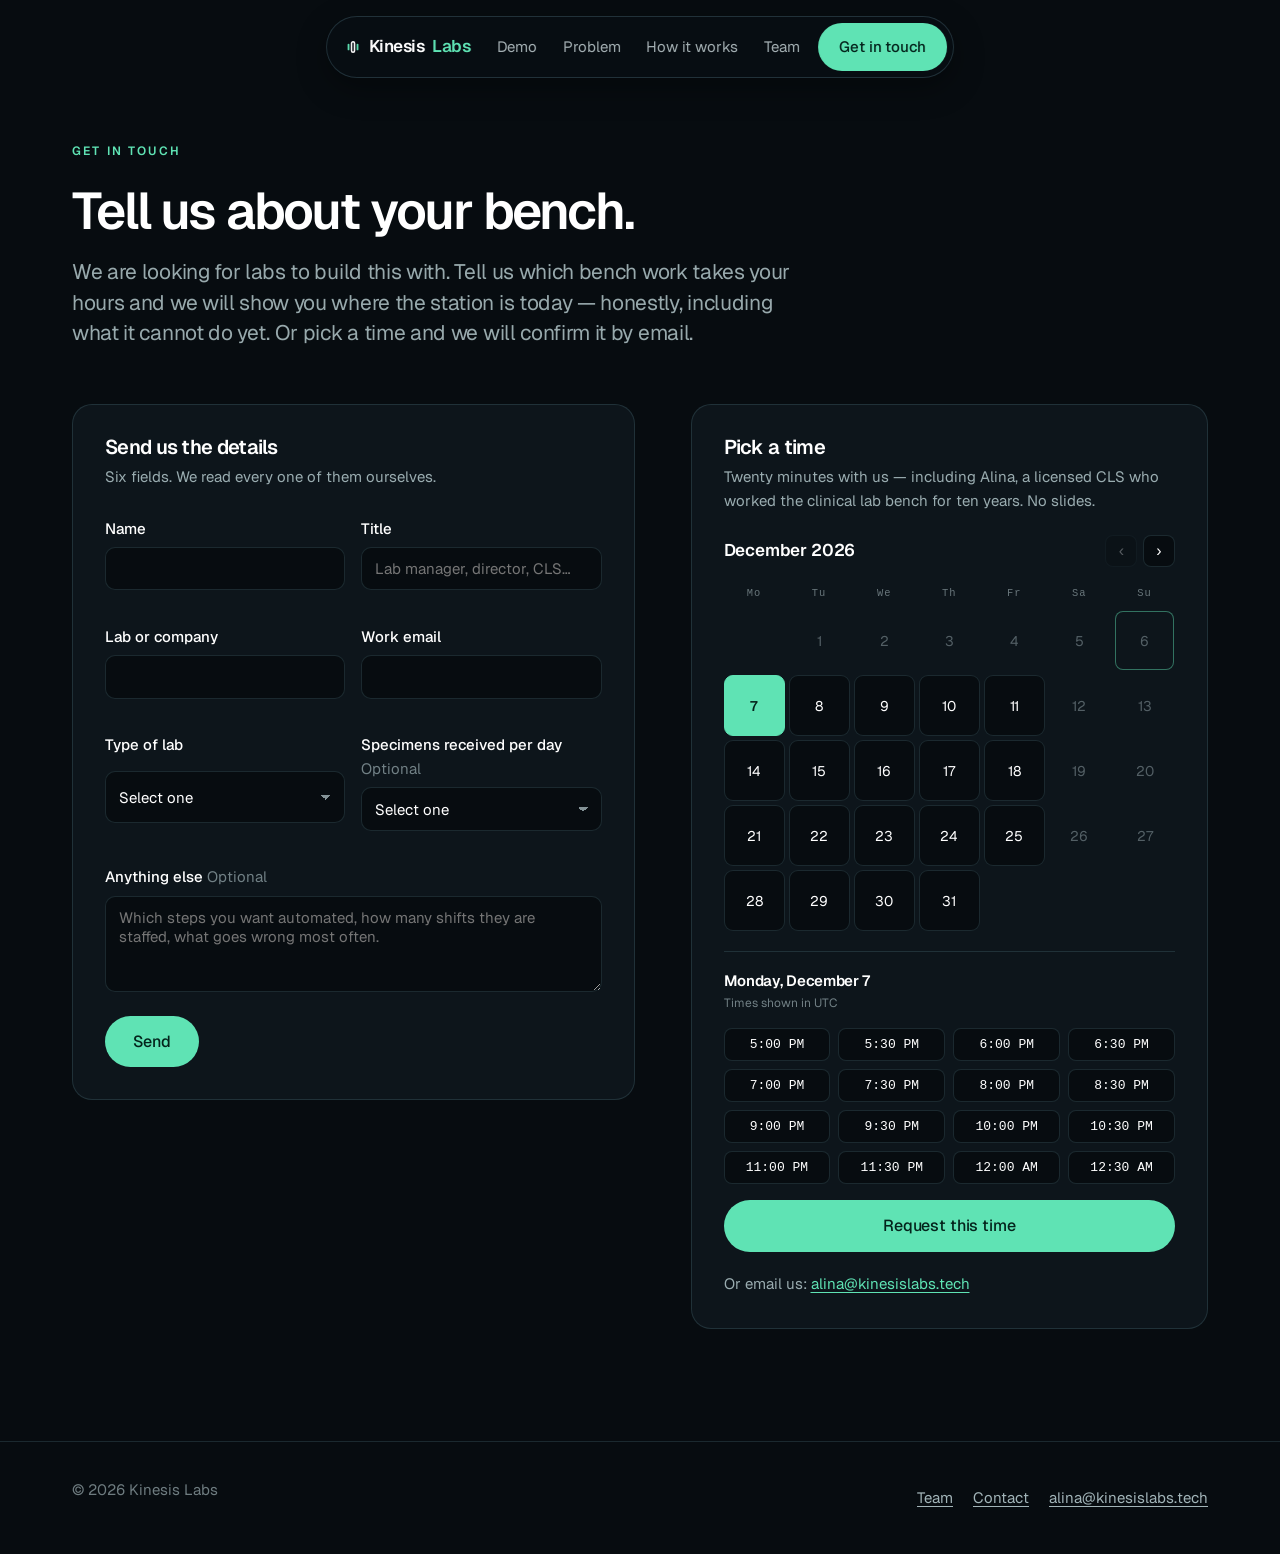
==== contact.html @ 705a6ddc "No scroll pinning on phones: the bench animation plays itself On a phone the How it works stage no l" ====
<!doctype html>
<html lang="en">
<head>
<meta charset="utf-8">
<meta name="viewport" content="width=device-width, initial-scale=1">
<title>Contact — Kinesis Labs</title>
<meta name="description" content="Tell Kinesis Labs about your lab bench, or pick a time to talk it through with Alina, a licensed clinical laboratory scientist.">
<link rel="preconnect" href="https://fonts.googleapis.com">
<link rel="preconnect" href="https://fonts.gstatic.com" crossorigin>
<link rel="icon" href="assets/favicon.svg" type="image/svg+xml">
<link rel="canonical" href="https://kinesislabs.tech/contact.html">
<meta name="robots" content="index,follow,max-image-preview:large">
<meta name="theme-color" content="#070C10">
<meta property="og:type" content="website">
<meta property="og:site_name" content="Kinesis Labs">
<meta property="og:locale" content="en_US">
<meta property="og:url" content="https://kinesislabs.tech/contact.html">
<meta property="og:title" content="Contact — Kinesis Labs">
<meta property="og:description" content="Tell Kinesis Labs about your lab bench, or pick a time to talk it through with Alina, a licensed clinical laboratory scientist.">
<meta property="og:image" content="https://kinesislabs.tech/assets/og-image.png">
<meta property="og:image:width" content="1200">
<meta property="og:image:height" content="630">
<meta property="og:image:alt" content="Kinesis Labs — most clinical lab errors happen before the analyzer">
<meta name="twitter:card" content="summary_large_image">
<meta name="twitter:title" content="Contact — Kinesis Labs">
<meta name="twitter:description" content="Tell Kinesis Labs about your lab bench, or pick a time to talk it through with Alina, a licensed clinical laboratory scientist.">
<meta name="twitter:image" content="https://kinesislabs.tech/assets/og-image.png">
<link rel="apple-touch-icon" href="assets/icon-512.png">
<link rel="stylesheet" href="https://fonts.googleapis.com/css2?family=Geist:wght@400;500;600;700&family=Inter:wght@400;500;600&display=swap">
<link rel="stylesheet" href="assets/site.css?v=53">
<script type="application/ld+json">
{
  "@context": "https://schema.org",
  "@type": "ContactPage",
  "url": "https://kinesislabs.tech/contact.html",
  "name": "Contact \u2014 Kinesis Labs",
  "isPartOf": {
    "@id": "https://kinesislabs.tech/#website"
  },
  "about": {
    "@id": "https://kinesislabs.tech/#organization"
  }
}
</script>
</head>
<body>
<a class="skip" href="#main">Skip to main content</a>

<nav class="nav" aria-label="Main navigation">
  <a class="mark" href="index.html">
    <svg class="glyph" viewBox="0 0 16 16" aria-hidden="true"><rect x="6.5" y="2.8" width="3" height="10.4" rx="1.5" fill="none" stroke="currentColor" stroke-width="1.5"/><path d="M3.5 5.6v4.8M12.5 5.6v4.8" stroke="#5FE3B4" stroke-width="1.8" stroke-linecap="round"/></svg>
    <b>Kinesis</b><span>Labs</span>
  </a>
  <span class="nav-links">
    <a href="index.html#demo">Demo</a>
    <a href="index.html#problem">Problem</a>
    <a href="index.html#station">How it works</a>
    <a href="team.html">Team</a>
  </span>
  <a class="btn btn--mint" href="#form">Get in touch</a>
</nav>

<main id="main" class="dark" style="min-height:100vh">
  <div class="wrap page-head">
    <p class="label">Get in touch</p>
    <h1 style="font-size:var(--t-h2);max-width:20ch">Tell us about your bench.</h1>
    <p class="lead">We are looking for labs to build this with. Tell us which bench work takes your hours and we will show you where the station is today &mdash; honestly, including what it cannot do yet. Or pick a time and we will confirm it by email.</p>
  </div>

  <div class="wrap contact-grid">
    <!-- form -->
    <section class="panel" id="form" aria-labelledby="form-h">
      <h2 id="form-h">Send us the details</h2>
      <p class="sub">Six fields. We read every one of them ourselves.</p>

      <form id="contact-form" novalidate>
        <div class="fields">
          <div class="f">
            <label for="c-name">Name</label>
            <input type="text" id="c-name" name="name" autocomplete="name" required aria-describedby="e-name">
            <p class="err" id="e-name"></p>
          </div>
          <div class="f">
            <label for="c-title">Title</label>
            <input type="text" id="c-title" name="title" autocomplete="organization-title" placeholder="Lab manager, director, CLS&hellip;" required aria-describedby="e-title">
            <p class="err" id="e-title"></p>
          </div>
          <div class="f">
            <label for="c-org">Lab or company</label>
            <input type="text" id="c-org" name="organization" autocomplete="organization" required aria-describedby="e-org">
            <p class="err" id="e-org"></p>
          </div>
          <div class="f">
            <label for="c-email">Work email</label>
            <input type="email" id="c-email" name="email" autocomplete="email" required aria-describedby="e-email">
            <p class="err" id="e-email"></p>
          </div>
          <div class="f">
            <label for="c-type">Type of lab</label>
            <select id="c-type" name="lab_type" required aria-describedby="e-type">
              <option value="">Select one</option>
              <option>Clinical</option>
              <option>Research</option>
              <option>Pharma</option>
              <option>Other</option>
            </select>
            <p class="err" id="e-type"></p>
          </div>
          <div class="f">
            <label for="c-vol">Specimens received per day <span class="hint">Optional</span></label>
            <select id="c-vol" name="samples_per_day" aria-describedby="e-vol">
              <option value="">Select one</option>
              <option>Under 100</option>
              <option>100 to 500</option>
              <option>500 to 1,000</option>
              <option>1,000 to 2,500</option>
              <option>Over 2,500</option>
              <option>Not sure</option>
            </select>
            <p class="err" id="e-vol"></p>
          </div>
          <div class="f f--full">
            <label for="c-msg">Anything else <span class="hint">Optional</span></label>
            <textarea id="c-msg" name="message" placeholder="Which steps you want automated, how many shifts they are staffed, what goes wrong most often."></textarea>
          </div>
        </div>

        <input type="hidden" name="preferred_time" id="c-time">
        <div class="hp" aria-hidden="true">
          <label for="c-fax">Leave this field empty</label>
          <input type="text" id="c-fax" name="_gotcha" tabindex="-1" autocomplete="off">
        </div>

        <div class="form-foot">
          <button class="btn btn--mint btn--lg" type="submit" id="c-submit">Send</button>
          <p class="form-status" id="c-status" data-state="" role="status"></p>
        </div>
      </form>
    </section>

    <!-- calendar -->
    <section class="panel" aria-labelledby="cal-h">
      <h2 id="cal-h">Pick a time</h2>
      <p class="sub">Twenty minutes with us &mdash; including Alina, a licensed CLS who worked the clinical lab bench for ten years. No slides.</p>

      <div id="calendly-embed" hidden></div>

      <div id="cal-native">
        <div class="cal-top">
          <span class="cal-month" id="cal-month"></span>
          <span class="cal-nav">
            <button type="button" id="cal-prev" aria-label="Previous month">&#8249;</button>
            <button type="button" id="cal-next" aria-label="Next month">&#8250;</button>
          </span>
        </div>
        <div class="cal-dow" aria-hidden="true">
          <span>Mo</span><span>Tu</span><span>We</span><span>Th</span><span>Fr</span><span>Sa</span><span>Su</span>
        </div>
        <div class="cal-grid" id="cal-grid" role="group" aria-label="Choose a day"></div>

        <div class="slots">
          <h3 id="slots-h">Select a day</h3>
          <p class="tz" id="slots-tz"></p>
          <div class="slot-grid" id="slot-grid"></div>
        </div>

        <div class="picked" id="picked" hidden></div>
        <button class="btn btn--mint btn--lg" type="button" id="cal-submit" style="width:100%;margin-top:1rem">Request this time</button>
        <p class="form-status" id="cal-status" data-state="" role="status" style="margin-top:.75rem"></p>
      </div>

      <p class="sub" style="margin:1.25rem 0 0">Or email us: <a href="mailto:alina@kinesislabs.tech" style="color:var(--mint)">alina@kinesislabs.tech</a></p>
    </section>
  </div>
</main>

<footer class="foot">
  <div class="wrap">
    <p>&copy; 2026 Kinesis Labs</p>
    <p class="foot-links"><a href="team.html">Team</a><a href="contact.html">Contact</a><a href="mailto:alina@kinesislabs.tech">alina@kinesislabs.tech</a></p>
  </div>
</footer>

<script src="assets/contact.js?v=4"></script>
</body>
</html>
---- assets/site.css ----
:root{
  --ink:#070C10;
  --panel:#0D151B;
  --panel-2:#132029;
  --paper:#F4F6F4;
  --paper-2:#E9EEEA;
  --text:#0A1216;
  --muted:#54666E;
  --mint:#5FE3B4;
  --mint-deep:#0E6E55;
  --amber:#FF9455;
  --sky:#7FC5EE;

  --line:rgba(10,18,22,.12);
  --line-d:rgba(150,215,235,.14);
  --muted-d:rgba(214,236,240,.70);

  --font:"Geist","Inter",-apple-system,BlinkMacSystemFont,"Segoe UI",Helvetica,Arial,sans-serif;
  --mono:ui-monospace,SFMono-Regular,"SF Mono",Menlo,Consolas,monospace;

  --t-xs:0.75rem;
  --t-sm:0.9375rem;
  --t-base:clamp(1rem,0.97rem + 0.16vw,1.0625rem);
  --t-lead:clamp(1.125rem,1.03rem + 0.45vw,1.3125rem);
  --t-h3:clamp(1.125rem,1.06rem + 0.3vw,1.25rem);
  --t-h2:clamp(1.9rem,1.3rem + 2.4vw,3.25rem);
  --t-h1:clamp(2.5rem,1.5rem + 4.4vw,5rem);

  --pad:clamp(4rem,3rem + 5vw,8rem);
  --container:76rem;
  --r:20px;
  --r-sm:12px;
  --pill:999px;
  --dur:220ms;
  --ease:cubic-bezier(.2,.7,.3,1);
}

*,*::before,*::after{box-sizing:border-box}
html{-webkit-text-size-adjust:100%;scroll-behavior:smooth}
body{margin:0;background:var(--ink);color:var(--text);font-family:var(--font);font-size:var(--t-base);line-height:1.6;-webkit-font-smoothing:antialiased}
h1,h2,h3{margin:0;font-weight:600;letter-spacing:-.035em;line-height:1.04}
h1{font-size:var(--t-h1)}
h2{font-size:var(--t-h2)}
h3{font-size:var(--t-h3);letter-spacing:-.02em;line-height:1.25}
p{margin:0 0 1.1em}
p:last-child{margin-bottom:0}
a{color:inherit;text-underline-offset:3px}
img,svg{display:block;max-width:100%}
ul,ol{margin:0;padding:0;list-style:none}
:focus-visible{outline:3px solid var(--mint);outline-offset:3px;border-radius:6px}

.skip{position:absolute;left:-9999px;background:var(--ink);color:#fff;padding:.8rem 1rem;z-index:200;border-radius:var(--pill)}
.skip:focus{left:1rem;top:1rem}

.wrap{width:100%;max-width:var(--container);margin-inline:auto;padding-inline:clamp(1.25rem,4vw,2.5rem)}
.sec{padding-block:var(--pad);background:var(--paper)}
.lead{font-size:var(--t-lead);line-height:1.45;letter-spacing:-.015em;color:var(--muted)}
.label{display:inline-block;font-size:var(--t-xs);font-weight:600;letter-spacing:.18em;text-transform:uppercase;color:var(--mint-deep);margin:0 0 1.4rem}
.head{max-width:56rem;margin-bottom:clamp(2.25rem,1.8rem + 2.4vw,4rem)}
.head .lead{margin-top:1.4rem;max-width:46rem}
.dark{background:transparent;color:var(--muted-d)}
.dark h1,.dark h2,.dark h3{color:#fff}
.dark .label{color:var(--mint)}
.dark .lead{color:var(--muted-d)}


/* Nav */
.nav{
  position:fixed;top:1rem;left:50%;transform:translateX(-50%);z-index:100;
  display:flex;align-items:center;gap:.35rem;
  padding:.35rem .35rem .35rem 1.1rem;border-radius:var(--pill);
  background:rgba(9,15,20,.72);border:1px solid rgba(150,215,235,.18);
  backdrop-filter:blur(14px);-webkit-backdrop-filter:blur(14px);
  box-shadow:0 10px 30px rgba(0,0,0,.35);max-width:calc(100% - 2rem);
}
.nav .mark{display:flex;align-items:center;gap:.5rem;font-weight:600;letter-spacing:-.03em;font-size:1.0625rem;color:#fff;text-decoration:none;white-space:nowrap;padding-right:.6rem}
.nav .mark b{font-weight:600}
.nav .mark span{color:var(--mint)}
.nav .glyph{width:16px;height:16px;flex:none}
.nav-links{display:flex;align-items:center;gap:.1rem}
.nav-links a{font-size:var(--t-sm);text-decoration:none;color:rgba(226,240,243,.72);white-space:nowrap;padding:.5rem .75rem;border-radius:var(--pill);transition:background-color var(--dur) var(--ease),color var(--dur) var(--ease)}
.nav-links a:hover{background:rgba(255,255,255,.08);color:#fff}
@media (max-width:880px){.nav-links{display:none}}

/* Buttons */
.btn{display:inline-flex;align-items:center;justify-content:center;gap:.55rem;font-family:inherit;font-size:var(--t-sm);font-weight:500;letter-spacing:-.01em;text-decoration:none;cursor:pointer;white-space:nowrap;padding:.7rem 1.3rem;border-radius:var(--pill);border:1px solid transparent;transition:background-color var(--dur) var(--ease),color var(--dur) var(--ease),border-color var(--dur) var(--ease)}
.btn--mint{background:var(--mint);color:#04241C}
.btn--mint:hover{background:#7df0c6}
.btn--ink{background:var(--text);color:#fff}
.btn--ink:hover{background:#000}
.btn--ghost{background:rgba(255,255,255,.06);color:#fff;border-color:rgba(255,255,255,.34)}
.btn--ghost:hover{background:rgba(255,255,255,.14);border-color:#fff}
.btn--lg{padding:.9rem 1.7rem;font-size:1rem}

/* Hero */
/* A normal full-height hero. It carried a 220svh sticky runway while the cycle
   was scrubbed by the hero alone; the cycle runs on the whole document now, so
   that runway was only making you scroll a screen of nothing to reach the demo. */
.hero{
  position:relative;background:transparent;color:#fff;
}
.hero-stage{
  position:relative;overflow:hidden;
  min-height:100svh;display:flex;align-items:center;
  padding-block:clamp(5.5rem,4.5rem + 4vw,7rem) clamp(2rem,1.5rem + 2vw,3rem);
}
.hero-stage::after{content:"";position:absolute;inset:auto -20% -60% -20%;height:60%;background:radial-gradient(50% 100% at 50% 0,rgba(95,227,180,.14),transparent 70%);pointer-events:none}
.hero-grid{display:grid;gap:clamp(1.5rem,1rem + 3vw,3.5rem);grid-template-columns:1fr;align-items:center;width:100%}
@media (min-width:1000px){.hero-copy{max-width:44rem}}
.hero h1{max-width:17ch;color:#fff;font-size:clamp(2.1rem,1rem + 2.9vw,4rem)}
.hero .lead{margin-top:1.25rem;max-width:38rem;color:rgba(233,245,246,.82)}
.hero-actions{display:flex;flex-wrap:wrap;gap:.7rem;margin-top:1.75rem}
/* short viewports: shrink the type before anything falls off the screen */
@media (max-height:900px) and (min-width:1000px){
  .hero h1{font-size:clamp(2.25rem,1.2rem + 2.6vw,3.4rem)}
  .hero .lead{font-size:1.0625rem;margin-top:1rem}
  .hero-actions{margin-top:1.4rem}
}
@media (max-width:999px){
  .hero-stage{padding-block:4.75rem 1.25rem}
  .hero-grid{gap:1.1rem}
  .hero h1{font-size:clamp(1.75rem,1.1rem + 2.9vw,2.4rem);max-width:20ch}
  .hero .lead{font-size:.9375rem;line-height:1.45;margin-top:.75rem}
  .hero-actions{margin-top:1rem;gap:.5rem}
  .hero .btn--lg{padding:.65rem 1.15rem;font-size:.9375rem}
  .eyebrow{margin-bottom:.75rem}
}
/* a short phone has to give up something: the type gets smaller, nothing gets cut */
@media (max-width:999px) and (max-height:740px){
  .hero-stage{padding-block:4.25rem .9rem}
  .hero-grid{gap:.9rem}
  .hero h1{font-size:1.55rem}
  .hero .lead{font-size:.875rem;margin-top:.55rem}
  .hero-actions{margin-top:.75rem}
}
.eyebrow{display:inline-flex;align-items:center;gap:.6rem;font-size:var(--t-xs);letter-spacing:.16em;text-transform:uppercase;font-weight:600;color:var(--mint);margin-bottom:1.6rem}
.eyebrow::before{content:"";width:26px;height:1px;background:var(--mint);opacity:.7}

/* Hero animation
   Full-bleed canvas behind the hero copy. It is decorative and aria-hidden;
   the headline carries the meaning. The scrim keeps the type legible over it --
   a horizontal wipe on wide screens where the copy sits in the left column,
   and a vertical one when the layout stacks and the mesh drops to the bottom. */
/* Behind the page, between the body's ink ground and the sections. It can never
   land on the video or a paragraph: a paper section simply paints over it, and
   in the ink sections it sits under type that is already light on ink.
   main and .foot are lifted because a position:fixed canvas at z-index 0 paints
   above non-positioned block content. The nav is left alone -- it is already
   fixed at z-index 100, and position:relative drops it out of its centred pill. */
.page-mesh{
  position:fixed;inset:0;z-index:0;
  width:100%;height:100%;display:block;pointer-events:none;
}
/* The paper sections paint over the canvas above, so the machine is drawn over
   them instead by a second canvas in front of the page -- far fainter, and
   clipped to those sections by the script. Under the nav's z-index 100. */
.page-mesh-front{
  position:fixed;inset:0;z-index:60;
  width:100%;height:100%;display:block;pointer-events:none;
}
main,.foot{position:relative;z-index:1}
.hero-grid,.hero-copy{position:relative;z-index:1}

/* Bench demo */
.demo-grid{display:grid;gap:clamp(2rem,1.5rem + 3vw,4rem);grid-template-columns:1fr;align-items:center}
@media (min-width:1100px){.demo-grid{grid-template-columns:minmax(0,1fr) minmax(520px,620px)}}
.demo-copy .lead{margin-top:1.4rem;max-width:40rem}
.demo-list{display:grid;gap:1px;margin-top:2rem;background:var(--line);border:1px solid var(--line);border-radius:var(--r);overflow:hidden}
.demo-list li{background:#fff;padding:1rem 1.2rem;display:grid;gap:.2rem}
.demo-list b{font-weight:600;letter-spacing:-.015em}
.demo-list span{font-size:var(--t-sm);color:var(--muted);line-height:1.55}
/* Simulation and bench clips side by side; a swipeable row on phones, where two
   9:16 players next to each other would be too narrow to read the captions. */
.demo-pair{display:grid;grid-template-columns:repeat(2,minmax(0,1fr));gap:clamp(.75rem,.5rem + 1vw,1.25rem);align-items:start;width:100%;max-width:620px;margin-inline:auto}
@media (max-width:559px){
  .demo-pair{
    grid-template-columns:none;grid-auto-flow:column;grid-auto-columns:78%;width:auto;max-width:none;
    overflow-x:auto;scroll-snap-type:x mandatory;scrollbar-width:none;
    margin-inline:calc(-1 * clamp(1.25rem,4vw,2.5rem));padding-inline:clamp(1.25rem,4vw,2.5rem);scroll-padding-inline:clamp(1.25rem,4vw,2.5rem)
  }
  .demo-pair::-webkit-scrollbar{display:none}
  .demo-pair>.demo-video{scroll-snap-align:start}
}
.demo-step{margin:0;display:flex;align-items:baseline;gap:.55rem;font-size:var(--t-xs);font-weight:600;letter-spacing:.18em;text-transform:uppercase;color:var(--text)}
.demo-step span{font-family:var(--mono);letter-spacing:.06em;color:var(--mint-deep)}
.demo-video{margin:0;display:grid;gap:.9rem;justify-items:center}
.demo-video video{
  width:100%;max-width:380px;aspect-ratio:9/16;border-radius:var(--r);background:var(--ink);
  border:1px solid var(--line);box-shadow:0 30px 60px -40px rgba(10,18,22,.55);object-fit:cover;
}
.demo-video figcaption{font-size:var(--t-xs);letter-spacing:.02em;color:var(--muted);text-align:center;max-width:32ch;line-height:1.5}

/* Stats */
.stats{display:grid;gap:1px;background:var(--line);border:1px solid var(--line);border-radius:var(--r);overflow:hidden;grid-template-columns:1fr}
@media (min-width:900px){.stats{grid-template-columns:repeat(3,1fr)}}
.stat{background:#fff;padding:clamp(1.6rem,1.3rem + 1.4vw,2.5rem)}
.stat dt{font-size:clamp(2rem,1.5rem + 1.6vw,2.75rem);font-weight:600;letter-spacing:-.045em;line-height:1;color:var(--text)}
.stat dd{margin:0}
.stat .means{margin:1rem 0 0;font-size:var(--t-h3);line-height:1.3;letter-spacing:-.02em;font-weight:600}
.stat .why{margin:.85rem 0 0;font-size:var(--t-sm);line-height:1.6;color:var(--muted)}
.stat .src{display:block;margin-top:1.2rem;font-family:var(--mono);font-size:.6875rem;letter-spacing:.08em;text-transform:uppercase;color:var(--mint-deep)}
.stats-prose{margin-top:clamp(2.25rem,1.8rem + 2vw,3.5rem);max-width:46rem;color:var(--muted)}

/* Steps */
.grid{display:grid;gap:clamp(1rem,.8rem + 1vw,1.4rem);grid-template-columns:1fr}
@media (min-width:680px){.grid--2,.grid--3{grid-template-columns:repeat(2,1fr)}}
@media (min-width:1020px){.grid--3{grid-template-columns:repeat(3,1fr)}}
.step{border:1px solid var(--line-d);border-radius:var(--r);padding:clamp(1.4rem,1.2rem + 1vw,1.9rem);background:var(--panel);position:relative;overflow:hidden}
.step::before{content:"";position:absolute;left:0;top:0;width:100%;height:1px;background:linear-gradient(90deg,rgba(95,227,180,.5),transparent 60%)}
.step .n{display:inline-flex;align-items:center;justify-content:center;width:2rem;height:2rem;border-radius:var(--pill);margin-bottom:1.1rem;background:rgba(95,227,180,.1);border:1px solid rgba(95,227,180,.3);color:var(--mint);font-family:var(--mono);font-size:.8125rem;font-weight:600}
.step h3{margin-bottom:.55rem}
.step p{margin:0;font-size:var(--t-sm);line-height:1.6;color:var(--muted-d)}
.notes{margin-top:clamp(2rem,1.6rem + 1.6vw,3rem);display:grid;gap:1rem;max-width:52rem}
.notes p{margin:0;font-size:var(--t-sm);color:rgba(214,236,240,.62);padding-left:1rem;border-left:1px solid var(--line-d)}

/* Physical AI */
.feat h3{margin-bottom:.5rem}
.feat p{margin:0;font-size:var(--t-sm);color:var(--muted);line-height:1.6}
.callout{margin-top:clamp(2.25rem,1.8rem + 2vw,3.25rem);max-width:52rem;font-size:var(--t-lead);line-height:1.45;letter-spacing:-.015em;border-left:3px solid var(--amber);padding-left:1.2rem}
.callout strong{font-weight:600}

/* Who we are -- an ink section after the closing CTA, so the panels carry the
   separation rather than a change of ground. */
.team{padding-block:clamp(2.5rem,2rem + 3vw,4.5rem)}
.team .label{margin-bottom:1.5rem}
.team-row{display:grid;gap:clamp(1rem,.8rem + 1vw,1.4rem);grid-template-columns:1fr}
@media (min-width:860px){.team-row{grid-template-columns:repeat(2,minmax(0,1fr))}}
.person{border:1px solid var(--line-d);border-radius:var(--r);background:var(--panel);padding:clamp(1.4rem,1.2rem + 1vw,1.9rem)}
.person-head{display:flex;align-items:center;gap:1rem;padding-bottom:1.2rem;margin-bottom:1.2rem;border-bottom:1px solid var(--line-d)}
.person-head img{flex:none;width:4.5rem;height:4.5rem;border-radius:50%;object-fit:cover;background:var(--line-d)}
.person h3{font-size:var(--t-h3)}
.person-role{margin:.35rem 0 0;font-size:var(--t-xs);font-weight:600;letter-spacing:.14em;text-transform:uppercase;color:var(--mint)}
.person-cred{margin:.2rem 0 0;font-size:var(--t-sm);line-height:1.45;color:var(--muted-d)}
.person-list{display:grid;gap:.65rem}
.person-list li{position:relative;padding-left:1.1rem;font-size:var(--t-sm);line-height:1.55;color:var(--muted-d)}
.person-list li::before{content:"";position:absolute;left:0;top:.6em;width:6px;height:6px;border-radius:50%;background:var(--mint)}

/* Contact */
.contact{background:var(--ink);color:var(--muted-d)}
.contact h2,.contact h3{color:#fff}
.contact-grid{display:grid;gap:clamp(2rem,1.5rem + 3vw,3.5rem);grid-template-columns:1fr;align-items:start}
@media (min-width:940px){.contact-grid{grid-template-columns:minmax(0,1.25fr) minmax(0,.85fr)}}
.fields{display:grid;gap:1rem;grid-template-columns:1fr;margin-top:1.75rem}
@media (min-width:560px){.fields{grid-template-columns:1fr 1fr}.f--full{grid-column:1/-1}}
.f{display:grid;gap:.4rem;min-width:0}
.f label{font-size:var(--t-sm);font-weight:500;color:#fff}
.f .hint{font-weight:400;color:rgba(214,236,240,.5)}
.f input,.f select,.f textarea{
  font-family:inherit;font-size:var(--t-sm);color:#fff;background:var(--panel);
  border:1px solid var(--line-d);border-radius:10px;padding:.7rem .8rem;width:100%;
  transition:border-color var(--dur) var(--ease);
}
.f textarea{min-height:6.5rem;resize:vertical}
.f select{appearance:none;background-image:linear-gradient(45deg,transparent 50%,rgba(214,236,240,.6) 50%),linear-gradient(135deg,rgba(214,236,240,.6) 50%,transparent 50%);background-position:calc(100% - 18px) 52%,calc(100% - 13px) 52%;background-size:5px 5px,5px 5px;background-repeat:no-repeat;padding-right:2.2rem}
.f input:focus,.f select:focus,.f textarea:focus{border-color:var(--mint);outline:none}
.f input[aria-invalid="true"],.f select[aria-invalid="true"]{border-color:var(--amber)}
.err{margin:0;font-size:var(--t-xs);color:var(--amber);min-height:1em}
.form-foot{display:flex;flex-wrap:wrap;align-items:center;gap:1rem;margin-top:1.5rem}
.form-status{margin:0;font-size:var(--t-sm)}
.form-status[data-state="ok"]{color:var(--mint)}
.form-status[data-state="err"]{color:var(--amber)}
.hp{position:absolute;left:-9999px;width:1px;height:1px;overflow:hidden}
.book{border:1px solid var(--line-d);border-radius:var(--r);padding:clamp(1.5rem,1.2rem + 1vw,2rem);background:var(--panel)}
.book h3{margin-bottom:.6rem}
.book p{font-size:var(--t-sm);color:var(--muted-d);margin-bottom:1.25rem}
.book .btn{width:100%}
.book .direct{margin-top:1.25rem;padding-top:1.25rem;border-top:1px solid var(--line-d);font-size:var(--t-sm);margin-bottom:0}
.book .direct a{color:var(--mint)}

/* CTA + footer */
.cta{background:transparent;color:#fff;text-align:center}
.cta h2{max-width:22ch;margin-inline:auto}
.cta .btn{margin-top:2rem}
.foot{background:transparent;color:rgba(214,236,240,.5);border-top:1px solid var(--line-d);padding-block:2.25rem;font-size:var(--t-sm)}
.foot .wrap{display:flex;flex-wrap:wrap;gap:1rem;justify-content:space-between;align-items:center}
.foot a{color:rgba(214,236,240,.75)}

/* Contact page */
.page-head{padding-block:clamp(6.5rem,5.5rem + 5vw,8.5rem) 0}
.page-head .lead{margin-top:1.25rem;max-width:46rem}
.contact-grid{display:grid;gap:clamp(2rem,1.5rem + 3vw,3.5rem);grid-template-columns:1fr;align-items:start;padding-block:clamp(2.5rem,2rem + 2vw,3.5rem) var(--pad)}
@media (min-width:980px){.contact-grid{grid-template-columns:minmax(0,1fr) minmax(0,.92fr)}}
.panel{border:1px solid var(--line-d);border-radius:var(--r);padding:clamp(1.4rem,1.2rem + 1vw,2rem);background:var(--panel)}
.panel h2{font-size:var(--t-h3);margin-bottom:.4rem}
.panel .sub{font-size:var(--t-sm);color:var(--muted-d);margin-bottom:1.4rem}
.fields{display:grid;gap:1rem;grid-template-columns:1fr}
@media (min-width:560px){.fields{grid-template-columns:1fr 1fr}.f--full{grid-column:1/-1}}
.f{display:grid;gap:.4rem;min-width:0}
.f label{font-size:var(--t-sm);font-weight:500;color:#fff}
.f .hint{font-weight:400;color:rgba(214,236,240,.5)}
.f input,.f select,.f textarea{font-family:inherit;font-size:var(--t-sm);color:#fff;background:var(--ink);border:1px solid var(--line-d);border-radius:10px;padding:.7rem .8rem;width:100%;transition:border-color var(--dur) var(--ease)}
.f textarea{min-height:6rem;resize:vertical}
.f select{appearance:none;background-image:linear-gradient(45deg,transparent 50%,rgba(214,236,240,.6) 50%),linear-gradient(135deg,rgba(214,236,240,.6) 50%,transparent 50%);background-position:calc(100% - 18px) 52%,calc(100% - 13px) 52%;background-size:5px 5px,5px 5px;background-repeat:no-repeat;padding-right:2.2rem}
.f input:focus,.f select:focus,.f textarea:focus{border-color:var(--mint);outline:none}
.f input[aria-invalid="true"],.f select[aria-invalid="true"]{border-color:var(--amber)}
.err{margin:0;font-size:var(--t-xs);color:var(--amber);min-height:1em}
.form-foot{display:flex;flex-wrap:wrap;align-items:center;gap:1rem;margin-top:1.5rem}
.form-status{margin:0;font-size:var(--t-sm)}
.form-status[data-state="ok"]{color:var(--mint)}
.form-status[data-state="err"]{color:var(--amber)}
.form-status a{color:var(--mint)}
.hp{position:absolute;left:-9999px;width:1px;height:1px;overflow:hidden}

/* Calendar */
.cal-top{display:flex;align-items:center;justify-content:space-between;gap:.5rem;margin-bottom:.9rem}
.cal-month{font-weight:600;letter-spacing:-.01em;color:#fff}
.cal-nav{display:flex;gap:.35rem}
.cal-nav button{width:2rem;height:2rem;border-radius:8px;border:1px solid var(--line-d);background:var(--ink);color:#fff;cursor:pointer;font-size:1rem;line-height:1;transition:background-color var(--dur) var(--ease)}
.cal-nav button:hover:not(:disabled){background:rgba(255,255,255,.08)}
.cal-nav button:disabled{opacity:.3;cursor:not-allowed}
.cal-dow,.cal-grid{display:grid;grid-template-columns:repeat(7,1fr);gap:4px}
.cal-dow{margin-bottom:4px}
.cal-dow span{text-align:center;font-family:var(--mono);font-size:.65rem;letter-spacing:.1em;color:rgba(214,236,240,.45);padding-block:.25rem}
.cal-day{aspect-ratio:1;display:flex;align-items:center;justify-content:center;border-radius:9px;border:1px solid transparent;background:transparent;color:rgba(214,236,240,.35);font-family:inherit;font-size:.875rem;cursor:default}
.cal-day.has-slots{background:var(--ink);border-color:var(--line-d);color:#fff;cursor:pointer;transition:border-color var(--dur) var(--ease),background-color var(--dur) var(--ease)}
.cal-day.has-slots:hover{border-color:var(--mint)}
.cal-day.is-sel{background:var(--mint);border-color:var(--mint);color:#04241C;font-weight:600}
.cal-day.is-today{box-shadow:inset 0 0 0 1px rgba(95,227,180,.45)}
.slots{margin-top:1.25rem;padding-top:1.25rem;border-top:1px solid var(--line-d)}
.slots h3{font-size:var(--t-sm);color:#fff;margin-bottom:.2rem}
.slots .tz{font-size:var(--t-xs);color:rgba(214,236,240,.5);margin:0 0 .9rem}
.slot-grid{display:grid;grid-template-columns:repeat(auto-fill,minmax(94px,1fr));gap:.5rem;max-height:15rem;overflow-y:auto}
.slot{padding:.5rem .3rem;border-radius:8px;border:1px solid var(--line-d);background:var(--ink);color:#fff;font-family:var(--mono);font-size:.8125rem;cursor:pointer;transition:border-color var(--dur) var(--ease)}
.slot:hover{border-color:var(--mint)}
.slot.is-sel{background:var(--mint);border-color:var(--mint);color:#04241C;font-weight:600}
.slot-empty{font-size:var(--t-sm);color:rgba(214,236,240,.5)}
.picked{margin-top:1.1rem;padding:.75rem .9rem;border-radius:10px;background:rgba(95,227,180,.1);border:1px solid rgba(95,227,180,.35);font-size:var(--t-sm);color:#fff}
.picked b{font-weight:600}
.picked .note{display:block;margin-top:.25rem;font-size:var(--t-xs);color:rgba(214,236,240,.65)}
#calendly-embed{min-width:320px;height:640px}

/* Team page */
.team-page{padding-block:clamp(2.5rem,2rem + 2vw,3.5rem) var(--pad);display:grid;gap:clamp(1rem,.8rem + 1vw,1.4rem)}
.team-cta{display:flex;flex-wrap:wrap;align-items:center;justify-content:space-between;gap:1.25rem}
.team-cta h2{font-size:var(--t-h3);margin-bottom:.3rem}
.team-cta .sub{margin:0}
.foot-links{display:flex;flex-wrap:wrap;gap:1.25rem}

/* Small tag rows: under the hero button and the closing CTA. Same type as the eyebrow, not a second call to action. */
.chips{display:flex;flex-wrap:wrap;gap:.45rem;margin-top:1.4rem}
.chips li{font-size:.6875rem;font-weight:600;letter-spacing:.14em;text-transform:uppercase;color:rgba(214,236,240,.68);padding:.4rem .8rem;border:1px solid var(--line-d);border-radius:var(--pill);background:rgba(9,15,20,.55)}
.chips .chip--on{color:var(--mint);border-color:rgba(95,227,180,.35)}
.chips--center{justify-content:center;margin-top:1.25rem}
@media (max-width:999px){.hero .chips{margin-top:1rem}.chips li{font-size:.625rem;padding:.32rem .65rem}}
/* step count beside the workflow group labels */
.label .count{display:inline-block;white-space:nowrap;margin-left:.6rem;padding:.2rem .55rem;border-radius:var(--pill);border:1px solid rgba(95,227,180,.3);color:rgba(214,236,240,.6);letter-spacing:.1em}

/* The bench animation keeps its own paper ground, framed like a plate */
.how .head{margin-bottom:clamp(1.75rem,1.4rem + 1.6vw,2.75rem)}
.twin-frame{border:1px solid var(--line);border-radius:var(--r);overflow:hidden;background:#f2efe7;box-shadow:0 30px 60px -40px rgba(10,18,22,.45)}
.twin-frame iframe{display:block;width:100%;height:596px;border:0}
@media (max-width:760px){.twin-frame iframe{height:560px}}
@media (max-width:560px){.twin-frame iframe{height:430px}}

/* Bench demo on the ink ground */
.dark .demo-list{background:var(--line-d);border-color:var(--line-d)}
.dark .demo-list li{background:var(--panel)}
.dark .demo-list b{color:#fff}
.dark .demo-list span{color:var(--muted-d)}
.dark .demo-step{color:#fff}
.dark .demo-step span{color:var(--mint)}
.dark .demo-video video{border-color:var(--line-d);box-shadow:0 30px 60px -36px rgba(0,0,0,.9)}
.dark .demo-video figcaption{color:var(--muted-d)}

/* How it works: a pinned stage -- the animation, the step track under it. The runway is the scroll distance; the
   stage sticks under the nav while it passes, and the animation shrinks as needed so both fit on one screen. */
.how{padding-bottom:clamp(3rem,2rem + 3vw,5rem)}
.how .head{margin-bottom:0}
.how-run{position:relative;height:calc(100vh + var(--steps) * 65vh)}
.how-stick{position:sticky;top:0;height:100vh;display:flex;align-items:center;padding-top:4.5rem;padding-bottom:.75rem}
.how-grid{display:grid;gap:1rem;grid-template-columns:1fr;align-items:center}
.how-left{display:grid;gap:.9rem;min-width:0}
/* the frame takes the figure's own proportions (the twin draws 4:3 plus its switches; taller on a phone) */
.how-left .twin-frame iframe{height:auto!important;aspect-ratio:1.28}
@media (max-width:560px){.how-left .twin-frame iframe{aspect-ratio:1.25}}
.how-steps{display:none}
/* desktop: the animation on the left, as large as fits under the nav; the steps beside it */
@media (min-width:1000px){
  .how-grid{grid-template-columns:minmax(0,1.65fr) minmax(16rem,1fr);gap:clamp(1.5rem,1rem + 2vw,3rem)}
  .how-left .twin-frame{width:100%;max-width:calc((100vh - 7rem) * 1.28);justify-self:center}
  .how-left .jt{display:none}
  .how-steps{display:block}
}
/* tablets and phones: the step track's dots and caption under the animation, kept to one screen */
@media (max-width:999px){.how-left{max-width:calc((100vh - 17rem) * 1.28 + 3rem);width:100%;justify-self:center}}
@media (max-width:819px){.how-left{max-width:none}}

/* the side step list: every step named, the current one opened, a progress bar under it */
.sl{display:grid;gap:.1rem}
.sl-label{font-size:var(--t-xs);font-weight:600;letter-spacing:.16em;text-transform:uppercase;color:var(--mint-deep);margin:.9rem 0 .35rem}
.sl-label:first-child{margin-top:0}
.sl-step button{all:unset;box-sizing:border-box;width:100%;cursor:pointer;display:grid;grid-template-columns:1.75rem minmax(0,1fr);column-gap:.75rem;align-items:center;padding:.32rem .5rem;border-radius:10px;transition:background-color .4s var(--ease),box-shadow .4s var(--ease)}
.sl-step button:hover{background:rgba(10,18,22,.04)}
.sl-step button:focus-visible{outline:3px solid var(--mint);outline-offset:2px}
.sl-n{display:inline-flex;align-items:center;justify-content:center;width:1.75rem;height:1.75rem;border-radius:var(--pill);border:1px solid var(--line);background:#fff;font-size:.75rem;font-weight:600;color:var(--muted);transition:background-color .4s var(--ease),border-color .4s var(--ease),color .4s var(--ease)}
.sl-hub .sl-n{border-radius:7px;font-size:.6rem;color:var(--mint-deep);background:#e8f7f0;border-color:rgba(14,110,85,.4)}
.sl-name{font-size:var(--t-sm);color:var(--muted);transition:color .4s var(--ease)}
.sl-desc{grid-column:2;font-size:var(--t-sm);line-height:1.45;color:var(--muted);max-height:0;overflow:hidden;opacity:0;transition:max-height .5s var(--ease),opacity .4s var(--ease),margin .5s var(--ease)}
.sl-step.past .sl-n{border-color:rgba(14,110,85,.45);color:var(--mint-deep)}
.sl-step.on button{background:#fff;box-shadow:0 10px 24px -18px rgba(10,18,22,.5)}
.sl-step.on .sl-n{background:var(--mint);border-color:var(--mint);color:#04241C}
.sl-step.on .sl-name{color:var(--text);font-weight:600}
.sl-step.on .sl-desc{max-height:5rem;opacity:1;margin-top:.2rem}
.how-bar{height:3px;border-radius:3px;background:var(--line);overflow:hidden;margin-top:1rem}
.how-bar i{display:block;height:100%;width:0;background:var(--mint);border-radius:3px;transition:width .5s var(--ease)}

.jt{--x0:0px;--x1:0px;--x:0px}
.jt-phases,.jt-track{display:grid;grid-template-columns:repeat(6,minmax(0,1fr)) minmax(0,1.4fr) repeat(3,minmax(0,1fr))}
.jt-phases{margin-bottom:.7rem}
.jt-phases span{font-size:var(--t-xs);font-weight:600;letter-spacing:.16em;text-transform:uppercase;color:var(--mint-deep);padding-bottom:.45rem;border-bottom:1px solid var(--line)}
.jt-ph-pre{grid-column:1/7}
.jt-ph-an{grid-column:7/8;text-align:center;border-bottom-color:rgba(14,110,85,.45)!important}
.jt-ph-post{grid-column:8/11;text-align:right}
.jt-rail{position:relative}
.jt-rail::before,.jt-rail::after{content:"";position:absolute;top:1.1rem;left:var(--x0);height:2px;margin-top:-1px;border-radius:2px;pointer-events:none}
.jt-rail::before{width:calc(var(--x1) - var(--x0));background:var(--line)}
.jt-rail::after{width:calc(var(--x) - var(--x0));background:linear-gradient(90deg,rgba(95,227,180,.3),var(--mint));transition:width .6s var(--ease)}
.jt-tube{position:absolute;top:1.1rem;left:var(--x);width:22px;height:9px;margin:-4.5px 0 0 -11px;border-radius:var(--pill);background:var(--mint);box-shadow:0 0 0 3px rgba(95,227,180,.18),0 0 16px rgba(95,227,180,.75);pointer-events:none;z-index:0;transition:left .6s var(--ease)}
.jt-track li{position:relative;z-index:1}
.jt-step button{all:unset;box-sizing:border-box;width:100%;cursor:pointer;display:flex;flex-direction:column;align-items:center;gap:.4rem;text-align:center}
.jt-step button:focus-visible .jt-dot{outline:3px solid var(--mint);outline-offset:2px}
.jt-dot{display:inline-flex;align-items:center;justify-content:center;width:2.2rem;height:2.2rem;border-radius:var(--pill);background:#fff;border:1px solid var(--line);color:var(--muted);font-size:.8125rem;font-weight:600;transition:background-color .4s var(--ease),border-color .4s var(--ease),color .4s var(--ease),transform .4s var(--ease)}
.jt-hub .jt-dot{width:2.6rem;border-radius:10px;background:#e8f7f0;border-color:rgba(14,110,85,.45);color:var(--mint-deep)}
.jt-dot svg{width:1.1rem;height:1.1rem}
.jt-name{font-size:var(--t-xs);line-height:1.25;color:var(--muted);padding:0 .15rem;transition:color var(--dur) var(--ease)}
.jt-step button:hover .jt-dot{border-color:var(--mint-deep)}
.jt-step.past .jt-dot{border-color:rgba(14,110,85,.45);color:var(--mint-deep)}
.jt-step.on .jt-dot{background:var(--mint);border-color:var(--mint);color:#04241C;transform:scale(1.08)}
.jt-step.on .jt-name{color:var(--text);font-weight:600}
.jt-cap{margin:.85rem 0 0;padding-top:.75rem;border-top:1px solid var(--line);font-size:var(--t-sm);line-height:1.5;color:var(--muted);min-height:3.2em}
.jt-cap-k{display:block;font-size:var(--t-xs);font-weight:600;letter-spacing:.16em;text-transform:uppercase;color:var(--mint-deep);margin-bottom:.2rem}
.jt-cap-t{color:var(--text);font-weight:600;margin-right:.45rem}
/* phones: the stops shrink to dots, the names go, the caption carries the step */
@media (max-width:819px){
  .jt-phases{display:none}
  .jt-name{display:none}
  .jt-dot{width:1.5rem;height:1.5rem;font-size:.6875rem}
  .jt-hub .jt-dot{width:1.8rem;border-radius:7px}
  .jt-dot svg{width:.85rem;height:.85rem}
  .jt-rail::before,.jt-rail::after,.jt-tube{top:.75rem}
  .jt-cap{min-height:5.2em}
  .how-stick{padding-top:4.25rem}
}
@media (prefers-reduced-motion:reduce){.jt-dot{transition:none}}
.how-after .notes{margin-top:0}
.how .notes p{color:var(--muted);border-left-color:var(--line)}

/* phones: no pinning -- the section scrolls past like any other, and the animation plays by itself */
@media (max-width:819px){
  .how-run{height:auto}
  .how-stick{position:static;height:auto;display:block;padding:clamp(1.5rem,1rem + 2vw,2.25rem) 0 0}
  .how-after{margin-top:1.75rem}
}
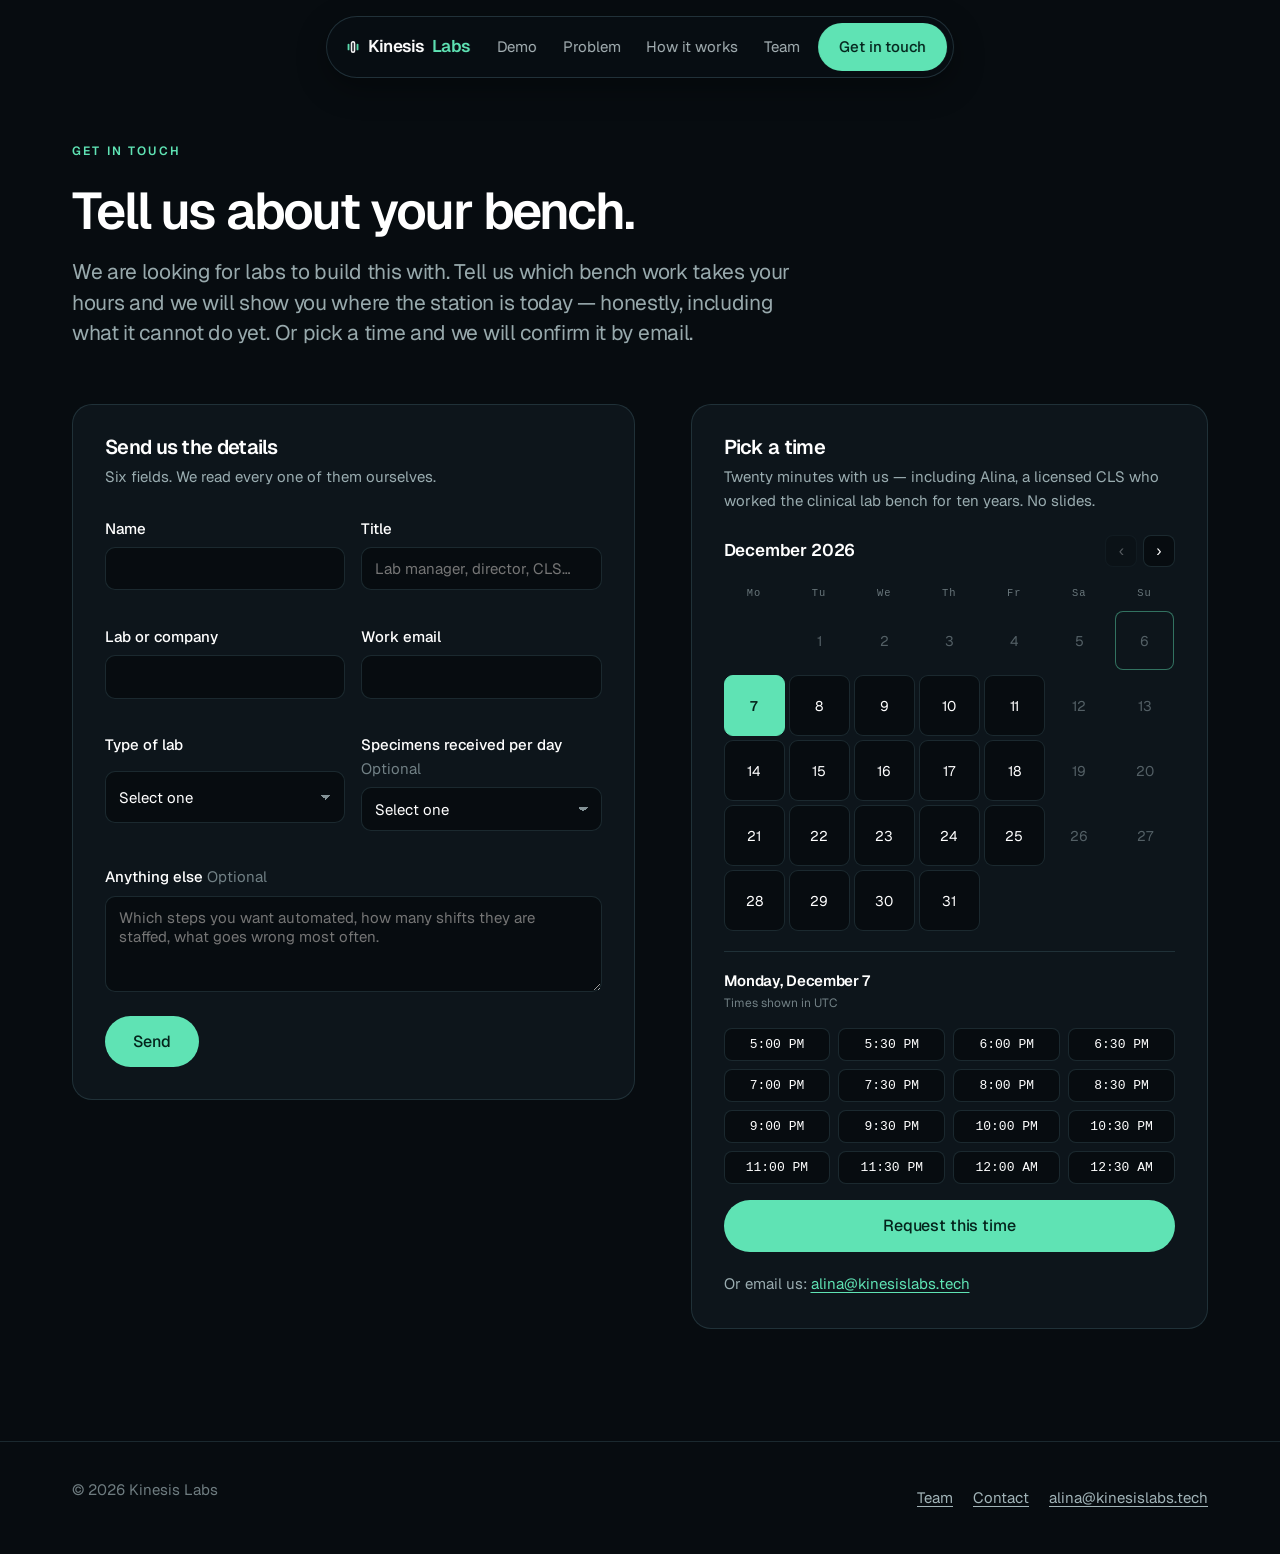
==== commit 0277efd6: "Lighter beige; hold the bench animation while it is off screen so the page stays smooth Co-Authored-" ====
--- a/contact.html
+++ b/contact.html
@@ -27,7 +27,7 @@
 <meta name="twitter:image" content="https://kinesislabs.tech/assets/og-image.png">
 <link rel="apple-touch-icon" href="assets/icon-512.png">
 <link rel="stylesheet" href="https://fonts.googleapis.com/css2?family=Geist:wght@400;500;600;700&family=Inter:wght@400;500;600&display=swap">
-<link rel="stylesheet" href="assets/site.css?v=53">
+<link rel="stylesheet" href="assets/site.css?v=57">
 <script type="application/ld+json">
 {
   "@context": "https://schema.org",
--- a/assets/site.css
+++ b/assets/site.css
@@ -2,7 +2,7 @@
   --ink:#070C10;
   --panel:#0D151B;
   --panel-2:#132029;
-  --paper:#F4F6F4;
+  --paper:#F7F5F0;   /* a light warm beige, a shade off the bench animation's paper */
   --paper-2:#E9EEEA;
   --text:#0A1216;
   --muted:#54666E;
@@ -362,12 +362,11 @@
 .dark .demo-video video{border-color:var(--line-d);box-shadow:0 30px 60px -36px rgba(0,0,0,.9)}
 .dark .demo-video figcaption{color:var(--muted-d)}
 
-/* How it works: a pinned stage -- the animation, the step track under it. The runway is the scroll distance; the
-   stage sticks under the nav while it passes, and the animation shrinks as needed so both fit on one screen. */
+/* How it works: the animation, the step track under it, the steps beside it on a wide screen. It plays by itself. */
 .how{padding-bottom:clamp(3rem,2rem + 3vw,5rem)}
 .how .head{margin-bottom:0}
-.how-run{position:relative;height:calc(100vh + var(--steps) * 65vh)}
-.how-stick{position:sticky;top:0;height:100vh;display:flex;align-items:center;padding-top:4.5rem;padding-bottom:.75rem}
+.how-run{position:relative}
+.how-stick{padding-top:clamp(1.5rem,1rem + 2vw,2.25rem)}
 .how-grid{display:grid;gap:1rem;grid-template-columns:1fr;align-items:center}
 .how-left{display:grid;gap:.9rem;min-width:0}
 /* the frame takes the figure's own proportions (the twin draws 4:3 plus its switches; taller on a phone) */
@@ -439,15 +438,24 @@
   .jt-dot svg{width:.85rem;height:.85rem}
   .jt-rail::before,.jt-rail::after,.jt-tube{top:.75rem}
   .jt-cap{min-height:5.2em}
-  .how-stick{padding-top:4.25rem}
 }
 @media (prefers-reduced-motion:reduce){.jt-dot{transition:none}}
 .how-after .notes{margin-top:0}
 .how .notes p{color:var(--muted);border-left-color:var(--line)}
-
-/* phones: no pinning -- the section scrolls past like any other, and the animation plays by itself */
-@media (max-width:819px){
-  .how-run{height:auto}
-  .how-stick{position:static;height:auto;display:block;padding:clamp(1.5rem,1rem + 2vw,2.25rem) 0 0}
-  .how-after{margin-top:1.75rem}
-}
+/* How it works on black: the paper-coloured animation card is the lit thing; the track and step list go dark */
+.dark.how .notes p{color:var(--muted-d);border-left-color:var(--line-d)}
+.dark .twin-frame{border-color:var(--line-d);box-shadow:0 30px 60px -36px rgba(0,0,0,.9)}
+.dark .sl-label,.dark .jt-phases span,.dark .jt-cap-k{color:var(--mint)}
+.dark .jt-phases span{border-bottom-color:var(--line-d)}
+.dark .sl-name,.dark .sl-desc,.dark .jt-name,.dark .jt-cap{color:var(--muted-d)}
+.dark .sl-step button:hover{background:rgba(255,255,255,.05)}
+.dark .sl-step.on button{background:var(--panel);box-shadow:none}
+.dark .sl-step.on .sl-name,.dark .jt-step.on .jt-name,.dark .jt-cap-t{color:#fff}
+.dark .sl-n,.dark .jt-dot{background:var(--panel);border-color:var(--line-d);color:var(--muted-d)}
+.dark .sl-hub .sl-n,.dark .jt-hub .jt-dot{background:rgba(95,227,180,.1);border-color:rgba(95,227,180,.4);color:var(--mint)}
+.dark .sl-step.past .sl-n,.dark .jt-step.past .jt-dot{border-color:rgba(95,227,180,.45);color:var(--mint)}
+.dark .sl-step.on .sl-n,.dark .jt-step.on .jt-dot{background:var(--mint);border-color:var(--mint);color:#04241C}
+.dark .how-bar,.dark .jt-rail::before{background:var(--line-d)}
+.dark .jt-cap{border-top-color:var(--line-d)}
+
+.how-after{margin-top:1.75rem}
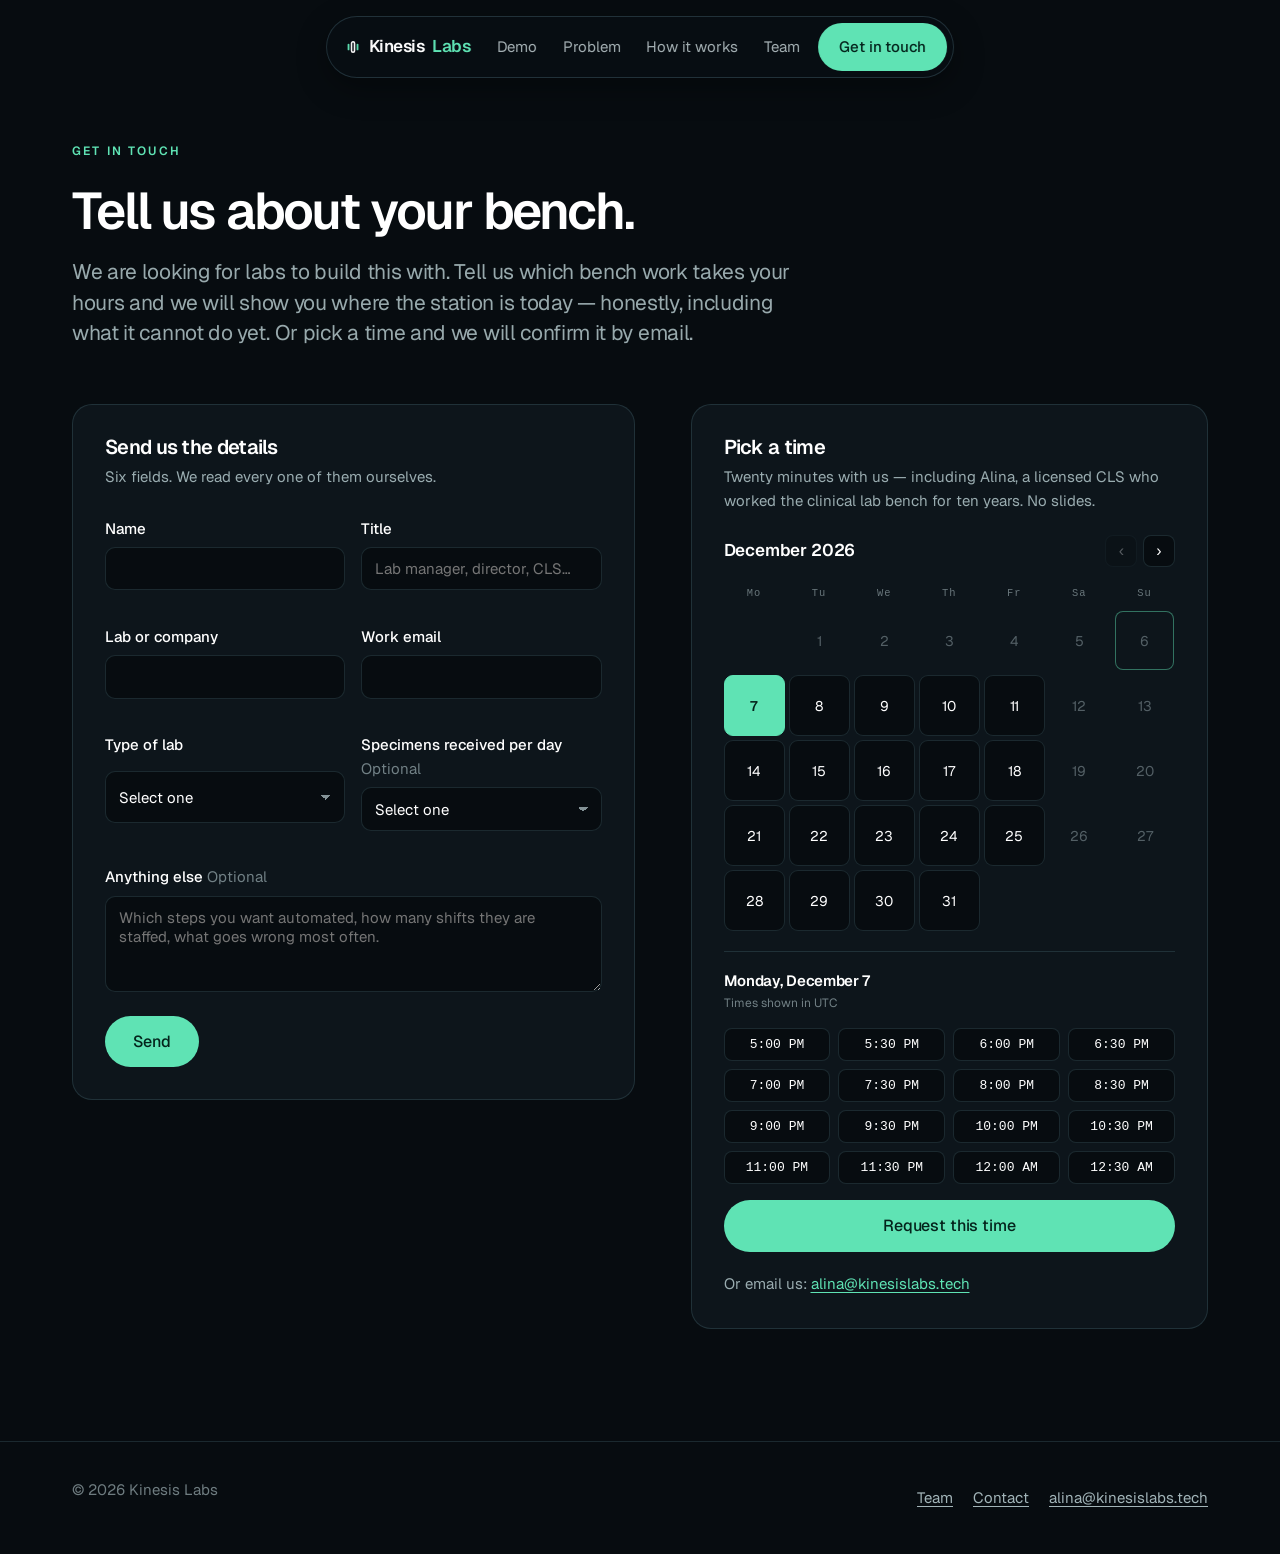
==== commit a6466e9e: "Remove the bench animation: How it works is a plain list of the nine steps Deletes twin.html and its" ====
--- a/contact.html
+++ b/contact.html
@@ -27,7 +27,7 @@
 <meta name="twitter:image" content="https://kinesislabs.tech/assets/og-image.png">
 <link rel="apple-touch-icon" href="assets/icon-512.png">
 <link rel="stylesheet" href="https://fonts.googleapis.com/css2?family=Geist:wght@400;500;600;700&family=Inter:wght@400;500;600&display=swap">
-<link rel="stylesheet" href="assets/site.css?v=57">
+<link rel="stylesheet" href="assets/site.css?v=58">
 <script type="application/ld+json">
 {
   "@context": "https://schema.org",
--- a/assets/site.css
+++ b/assets/site.css
@@ -345,13 +345,6 @@
 /* step count beside the workflow group labels */
 .label .count{display:inline-block;white-space:nowrap;margin-left:.6rem;padding:.2rem .55rem;border-radius:var(--pill);border:1px solid rgba(95,227,180,.3);color:rgba(214,236,240,.6);letter-spacing:.1em}
 
-/* The bench animation keeps its own paper ground, framed like a plate */
-.how .head{margin-bottom:clamp(1.75rem,1.4rem + 1.6vw,2.75rem)}
-.twin-frame{border:1px solid var(--line);border-radius:var(--r);overflow:hidden;background:#f2efe7;box-shadow:0 30px 60px -40px rgba(10,18,22,.45)}
-.twin-frame iframe{display:block;width:100%;height:596px;border:0}
-@media (max-width:760px){.twin-frame iframe{height:560px}}
-@media (max-width:560px){.twin-frame iframe{height:430px}}
-
 /* Bench demo on the ink ground */
 .dark .demo-list{background:var(--line-d);border-color:var(--line-d)}
 .dark .demo-list li{background:var(--panel)}
@@ -362,100 +355,15 @@
 .dark .demo-video video{border-color:var(--line-d);box-shadow:0 30px 60px -36px rgba(0,0,0,.9)}
 .dark .demo-video figcaption{color:var(--muted-d)}
 
-/* How it works: the animation, the step track under it, the steps beside it on a wide screen. It plays by itself. */
-.how{padding-bottom:clamp(3rem,2rem + 3vw,5rem)}
-.how .head{margin-bottom:0}
-.how-run{position:relative}
-.how-stick{padding-top:clamp(1.5rem,1rem + 2vw,2.25rem)}
-.how-grid{display:grid;gap:1rem;grid-template-columns:1fr;align-items:center}
-.how-left{display:grid;gap:.9rem;min-width:0}
-/* the frame takes the figure's own proportions (the twin draws 4:3 plus its switches; taller on a phone) */
-.how-left .twin-frame iframe{height:auto!important;aspect-ratio:1.28}
-@media (max-width:560px){.how-left .twin-frame iframe{aspect-ratio:1.25}}
-.how-steps{display:none}
-/* desktop: the animation on the left, as large as fits under the nav; the steps beside it */
-@media (min-width:1000px){
-  .how-grid{grid-template-columns:minmax(0,1.65fr) minmax(16rem,1fr);gap:clamp(1.5rem,1rem + 2vw,3rem)}
-  .how-left .twin-frame{width:100%;max-width:calc((100vh - 7rem) * 1.28);justify-self:center}
-  .how-left .jt{display:none}
-  .how-steps{display:block}
-}
-/* tablets and phones: the step track's dots and caption under the animation, kept to one screen */
-@media (max-width:999px){.how-left{max-width:calc((100vh - 17rem) * 1.28 + 3rem);width:100%;justify-self:center}}
-@media (max-width:819px){.how-left{max-width:none}}
-
-/* the side step list: every step named, the current one opened, a progress bar under it */
-.sl{display:grid;gap:.1rem}
-.sl-label{font-size:var(--t-xs);font-weight:600;letter-spacing:.16em;text-transform:uppercase;color:var(--mint-deep);margin:.9rem 0 .35rem}
-.sl-label:first-child{margin-top:0}
-.sl-step button{all:unset;box-sizing:border-box;width:100%;cursor:pointer;display:grid;grid-template-columns:1.75rem minmax(0,1fr);column-gap:.75rem;align-items:center;padding:.32rem .5rem;border-radius:10px;transition:background-color .4s var(--ease),box-shadow .4s var(--ease)}
-.sl-step button:hover{background:rgba(10,18,22,.04)}
-.sl-step button:focus-visible{outline:3px solid var(--mint);outline-offset:2px}
-.sl-n{display:inline-flex;align-items:center;justify-content:center;width:1.75rem;height:1.75rem;border-radius:var(--pill);border:1px solid var(--line);background:#fff;font-size:.75rem;font-weight:600;color:var(--muted);transition:background-color .4s var(--ease),border-color .4s var(--ease),color .4s var(--ease)}
-.sl-hub .sl-n{border-radius:7px;font-size:.6rem;color:var(--mint-deep);background:#e8f7f0;border-color:rgba(14,110,85,.4)}
-.sl-name{font-size:var(--t-sm);color:var(--muted);transition:color .4s var(--ease)}
-.sl-desc{grid-column:2;font-size:var(--t-sm);line-height:1.45;color:var(--muted);max-height:0;overflow:hidden;opacity:0;transition:max-height .5s var(--ease),opacity .4s var(--ease),margin .5s var(--ease)}
-.sl-step.past .sl-n{border-color:rgba(14,110,85,.45);color:var(--mint-deep)}
-.sl-step.on button{background:#fff;box-shadow:0 10px 24px -18px rgba(10,18,22,.5)}
-.sl-step.on .sl-n{background:var(--mint);border-color:var(--mint);color:#04241C}
-.sl-step.on .sl-name{color:var(--text);font-weight:600}
-.sl-step.on .sl-desc{max-height:5rem;opacity:1;margin-top:.2rem}
-.how-bar{height:3px;border-radius:3px;background:var(--line);overflow:hidden;margin-top:1rem}
-.how-bar i{display:block;height:100%;width:0;background:var(--mint);border-radius:3px;transition:width .5s var(--ease)}
-
-.jt{--x0:0px;--x1:0px;--x:0px}
-.jt-phases,.jt-track{display:grid;grid-template-columns:repeat(6,minmax(0,1fr)) minmax(0,1.4fr) repeat(3,minmax(0,1fr))}
-.jt-phases{margin-bottom:.7rem}
-.jt-phases span{font-size:var(--t-xs);font-weight:600;letter-spacing:.16em;text-transform:uppercase;color:var(--mint-deep);padding-bottom:.45rem;border-bottom:1px solid var(--line)}
-.jt-ph-pre{grid-column:1/7}
-.jt-ph-an{grid-column:7/8;text-align:center;border-bottom-color:rgba(14,110,85,.45)!important}
-.jt-ph-post{grid-column:8/11;text-align:right}
-.jt-rail{position:relative}
-.jt-rail::before,.jt-rail::after{content:"";position:absolute;top:1.1rem;left:var(--x0);height:2px;margin-top:-1px;border-radius:2px;pointer-events:none}
-.jt-rail::before{width:calc(var(--x1) - var(--x0));background:var(--line)}
-.jt-rail::after{width:calc(var(--x) - var(--x0));background:linear-gradient(90deg,rgba(95,227,180,.3),var(--mint));transition:width .6s var(--ease)}
-.jt-tube{position:absolute;top:1.1rem;left:var(--x);width:22px;height:9px;margin:-4.5px 0 0 -11px;border-radius:var(--pill);background:var(--mint);box-shadow:0 0 0 3px rgba(95,227,180,.18),0 0 16px rgba(95,227,180,.75);pointer-events:none;z-index:0;transition:left .6s var(--ease)}
-.jt-track li{position:relative;z-index:1}
-.jt-step button{all:unset;box-sizing:border-box;width:100%;cursor:pointer;display:flex;flex-direction:column;align-items:center;gap:.4rem;text-align:center}
-.jt-step button:focus-visible .jt-dot{outline:3px solid var(--mint);outline-offset:2px}
-.jt-dot{display:inline-flex;align-items:center;justify-content:center;width:2.2rem;height:2.2rem;border-radius:var(--pill);background:#fff;border:1px solid var(--line);color:var(--muted);font-size:.8125rem;font-weight:600;transition:background-color .4s var(--ease),border-color .4s var(--ease),color .4s var(--ease),transform .4s var(--ease)}
-.jt-hub .jt-dot{width:2.6rem;border-radius:10px;background:#e8f7f0;border-color:rgba(14,110,85,.45);color:var(--mint-deep)}
-.jt-dot svg{width:1.1rem;height:1.1rem}
-.jt-name{font-size:var(--t-xs);line-height:1.25;color:var(--muted);padding:0 .15rem;transition:color var(--dur) var(--ease)}
-.jt-step button:hover .jt-dot{border-color:var(--mint-deep)}
-.jt-step.past .jt-dot{border-color:rgba(14,110,85,.45);color:var(--mint-deep)}
-.jt-step.on .jt-dot{background:var(--mint);border-color:var(--mint);color:#04241C;transform:scale(1.08)}
-.jt-step.on .jt-name{color:var(--text);font-weight:600}
-.jt-cap{margin:.85rem 0 0;padding-top:.75rem;border-top:1px solid var(--line);font-size:var(--t-sm);line-height:1.5;color:var(--muted);min-height:3.2em}
-.jt-cap-k{display:block;font-size:var(--t-xs);font-weight:600;letter-spacing:.16em;text-transform:uppercase;color:var(--mint-deep);margin-bottom:.2rem}
-.jt-cap-t{color:var(--text);font-weight:600;margin-right:.45rem}
-/* phones: the stops shrink to dots, the names go, the caption carries the step */
-@media (max-width:819px){
-  .jt-phases{display:none}
-  .jt-name{display:none}
-  .jt-dot{width:1.5rem;height:1.5rem;font-size:.6875rem}
-  .jt-hub .jt-dot{width:1.8rem;border-radius:7px}
-  .jt-dot svg{width:.85rem;height:.85rem}
-  .jt-rail::before,.jt-rail::after,.jt-tube{top:.75rem}
-  .jt-cap{min-height:5.2em}
-}
-@media (prefers-reduced-motion:reduce){.jt-dot{transition:none}}
-.how-after .notes{margin-top:0}
-.how .notes p{color:var(--muted);border-left-color:var(--line)}
-/* How it works on black: the paper-coloured animation card is the lit thing; the track and step list go dark */
-.dark.how .notes p{color:var(--muted-d);border-left-color:var(--line-d)}
-.dark .twin-frame{border-color:var(--line-d);box-shadow:0 30px 60px -36px rgba(0,0,0,.9)}
-.dark .sl-label,.dark .jt-phases span,.dark .jt-cap-k{color:var(--mint)}
-.dark .jt-phases span{border-bottom-color:var(--line-d)}
-.dark .sl-name,.dark .sl-desc,.dark .jt-name,.dark .jt-cap{color:var(--muted-d)}
-.dark .sl-step button:hover{background:rgba(255,255,255,.05)}
-.dark .sl-step.on button{background:var(--panel);box-shadow:none}
-.dark .sl-step.on .sl-name,.dark .jt-step.on .jt-name,.dark .jt-cap-t{color:#fff}
-.dark .sl-n,.dark .jt-dot{background:var(--panel);border-color:var(--line-d);color:var(--muted-d)}
-.dark .sl-hub .sl-n,.dark .jt-hub .jt-dot{background:rgba(95,227,180,.1);border-color:rgba(95,227,180,.4);color:var(--mint)}
-.dark .sl-step.past .sl-n,.dark .jt-step.past .jt-dot{border-color:rgba(95,227,180,.45);color:var(--mint)}
-.dark .sl-step.on .sl-n,.dark .jt-step.on .jt-dot{background:var(--mint);border-color:var(--mint);color:#04241C}
-.dark .how-bar,.dark .jt-rail::before{background:var(--line-d)}
-.dark .jt-cap{border-top-color:var(--line-d)}
-
-.how-after{margin-top:1.75rem}
+/* How it works: every step in three groups -- before, at and after the analyzer */
+.how .head{margin-bottom:clamp(1.75rem,1.4rem + 1.6vw,2.75rem)}
+.flow{display:grid;gap:clamp(1.5rem,1rem + 2vw,2.5rem);grid-template-columns:1fr}
+@media (min-width:900px){.flow{grid-template-columns:minmax(0,1.5fr) minmax(0,1fr) minmax(0,1.2fr);align-items:start}}
+.flow-k{margin:0 0 .9rem;padding-bottom:.6rem;border-bottom:1px solid var(--line-d);font-size:var(--t-xs);font-weight:600;letter-spacing:.16em;text-transform:uppercase;color:var(--mint)}
+.flow-list{list-style:none;margin:0;padding:0;display:grid;gap:1rem}
+.flow-list li{display:grid;grid-template-columns:1.9rem minmax(0,1fr);column-gap:.8rem;align-items:baseline}
+.flow-n{grid-row:span 2;align-self:start;display:inline-flex;align-items:center;justify-content:center;width:1.9rem;height:1.9rem;border-radius:var(--pill);border:1px solid var(--line-d);background:var(--panel);color:var(--muted-d);font-size:.75rem;font-weight:600}
+.flow-hub .flow-n{border-radius:8px;font-size:.6rem;color:var(--mint);background:rgba(95,227,180,.1);border-color:rgba(95,227,180,.4)}
+.flow-list b{color:#fff;font-size:var(--t-sm);font-weight:600}
+.flow-list span:not(.flow-n){grid-column:2;font-size:var(--t-sm);line-height:1.5;color:var(--muted-d)}
+.how .notes{margin-top:clamp(2rem,1.6rem + 1.6vw,3rem)}
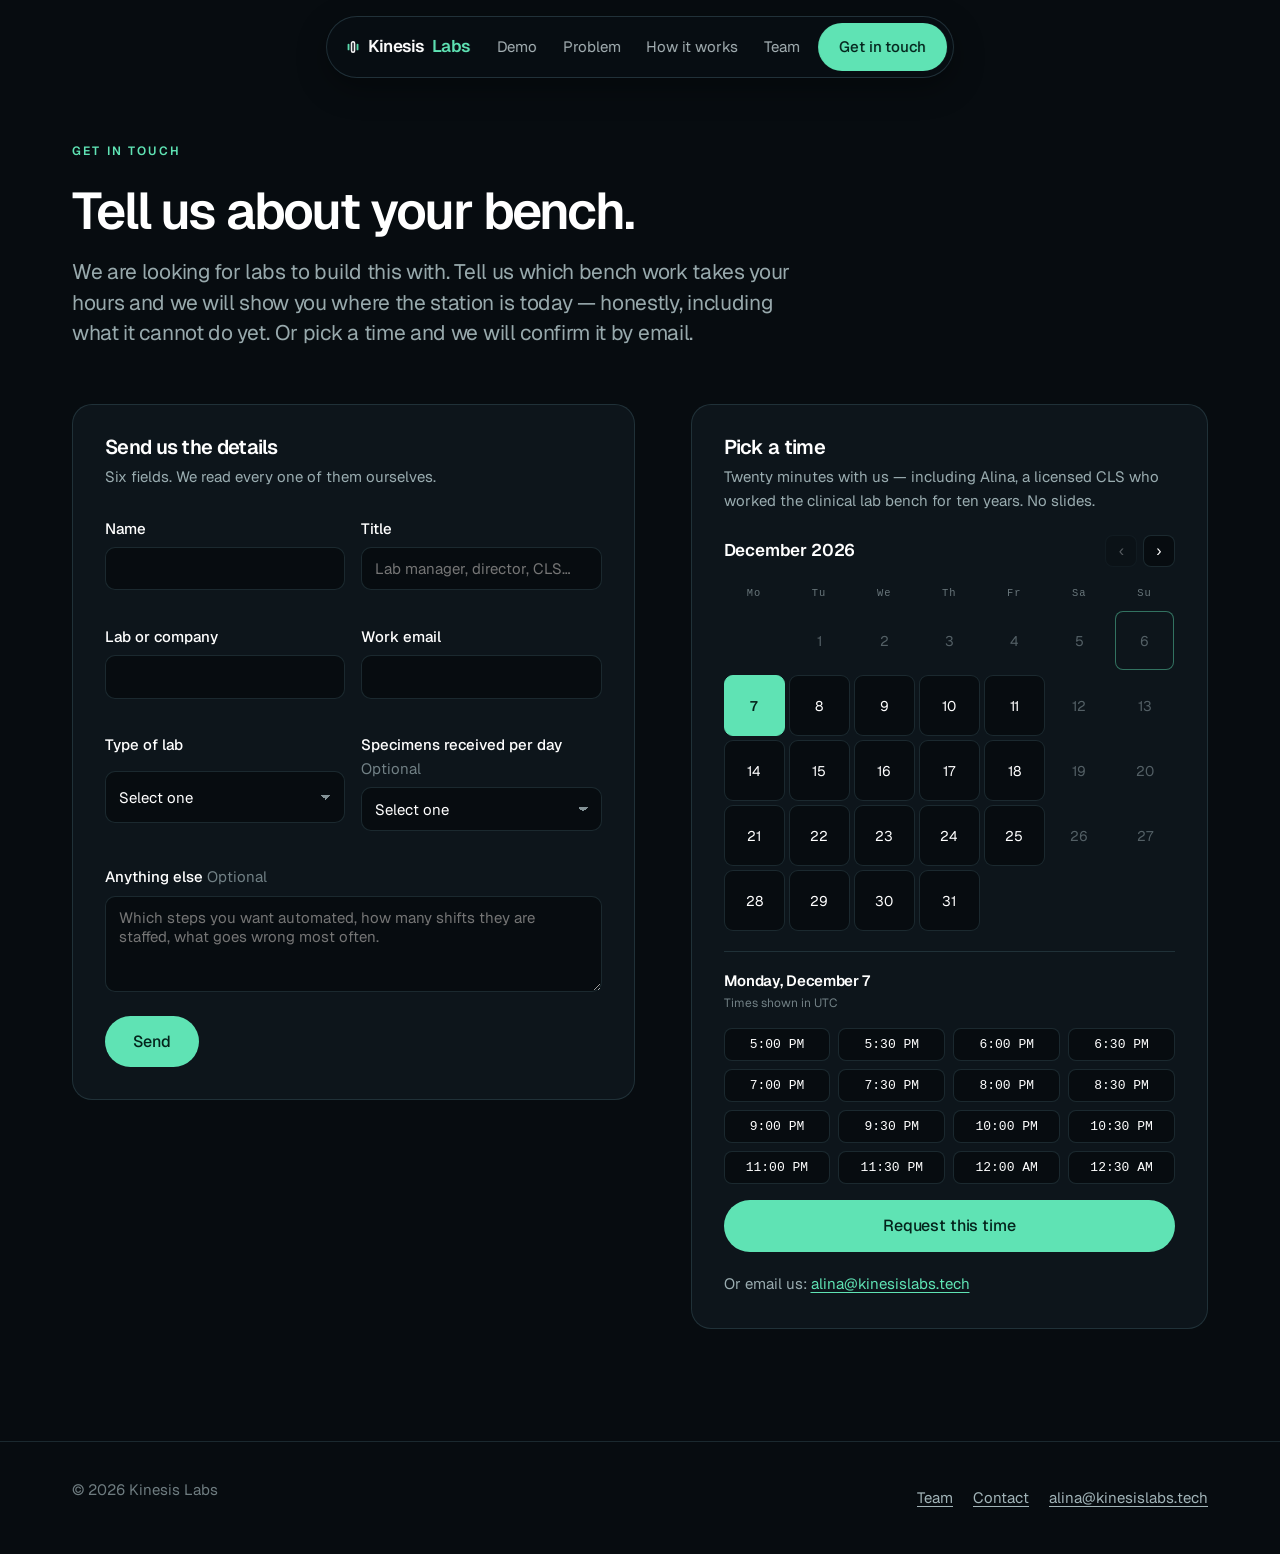
==== commit c4e401bc: "Demo: bench clip only; earlier research-lab clips (moving samples between machines, pipetting) Co-Au" ====
--- a/contact.html
+++ b/contact.html
@@ -27,7 +27,7 @@
 <meta name="twitter:image" content="https://kinesislabs.tech/assets/og-image.png">
 <link rel="apple-touch-icon" href="assets/icon-512.png">
 <link rel="stylesheet" href="https://fonts.googleapis.com/css2?family=Geist:wght@400;500;600;700&family=Inter:wght@400;500;600&display=swap">
-<link rel="stylesheet" href="assets/site.css?v=58">
+<link rel="stylesheet" href="assets/site.css?v=62">
 <script type="application/ld+json">
 {
   "@context": "https://schema.org",
--- a/assets/site.css
+++ b/assets/site.css
@@ -163,32 +163,46 @@
 
 /* Bench demo */
 .demo-grid{display:grid;gap:clamp(2rem,1.5rem + 3vw,4rem);grid-template-columns:1fr;align-items:center}
-@media (min-width:1100px){.demo-grid{grid-template-columns:minmax(0,1fr) minmax(520px,620px)}}
+@media (min-width:1000px){.demo-grid{grid-template-columns:minmax(0,1fr) minmax(320px,380px)}}
 .demo-copy .lead{margin-top:1.4rem;max-width:40rem}
 .demo-list{display:grid;gap:1px;margin-top:2rem;background:var(--line);border:1px solid var(--line);border-radius:var(--r);overflow:hidden}
 .demo-list li{background:#fff;padding:1rem 1.2rem;display:grid;gap:.2rem}
 .demo-list b{font-weight:600;letter-spacing:-.015em}
 .demo-list span{font-size:var(--t-sm);color:var(--muted);line-height:1.55}
-/* Simulation and bench clips side by side; a swipeable row on phones, where two
-   9:16 players next to each other would be too narrow to read the captions. */
-.demo-pair{display:grid;grid-template-columns:repeat(2,minmax(0,1fr));gap:clamp(.75rem,.5rem + 1vw,1.25rem);align-items:start;width:100%;max-width:620px;margin-inline:auto}
-@media (max-width:559px){
-  .demo-pair{
-    grid-template-columns:none;grid-auto-flow:column;grid-auto-columns:78%;width:auto;max-width:none;
-    overflow-x:auto;scroll-snap-type:x mandatory;scrollbar-width:none;
-    margin-inline:calc(-1 * clamp(1.25rem,4vw,2.5rem));padding-inline:clamp(1.25rem,4vw,2.5rem);scroll-padding-inline:clamp(1.25rem,4vw,2.5rem)
-  }
-  .demo-pair::-webkit-scrollbar{display:none}
-  .demo-pair>.demo-video{scroll-snap-align:start}
-}
-.demo-step{margin:0;display:flex;align-items:baseline;gap:.55rem;font-size:var(--t-xs);font-weight:600;letter-spacing:.18em;text-transform:uppercase;color:var(--text)}
-.demo-step span{font-family:var(--mono);letter-spacing:.06em;color:var(--mint-deep)}
+/* The bench clip beside the copy */
+.demo-pair{width:100%;max-width:380px;margin-inline:auto}
 .demo-video{margin:0;display:grid;gap:.9rem;justify-items:center}
 .demo-video video{
   width:100%;max-width:380px;aspect-ratio:9/16;border-radius:var(--r);background:var(--ink);
   border:1px solid var(--line);box-shadow:0 30px 60px -40px rgba(10,18,22,.55);object-fit:cover;
 }
 .demo-video figcaption{font-size:var(--t-xs);letter-spacing:.02em;color:var(--muted);text-align:center;max-width:32ch;line-height:1.5}
+
+/* Earlier work: two 9:16 clips side by side; a swipeable row on phones, where two
+   players next to each other would be too narrow to read the captions */
+.earlier{margin-top:clamp(3.5rem,2.5rem + 4vw,6rem)}
+.earlier-head{display:grid;gap:.25rem;margin-bottom:clamp(1.5rem,1.2rem + 1.2vw,2.25rem)}
+.earlier-head .label{margin:0}
+.earlier-lead{margin:0;max-width:44rem;color:var(--muted);line-height:1.6}
+.earlier-row{display:grid;grid-template-columns:repeat(2,minmax(0,1fr));gap:clamp(.75rem,.5rem + 1vw,1.25rem);align-items:start;max-width:620px}
+/* laptop: the note on the left and the clips on the right, like the demo above */
+@media (min-width:1000px){
+  .earlier{display:grid;grid-template-columns:minmax(0,1fr) minmax(520px,640px);gap:clamp(2rem,1.5rem + 3vw,4rem);align-items:center}
+  .earlier-head{margin-bottom:0}
+  .earlier-row{max-width:none}
+}
+@media (max-width:559px){
+  .earlier-row{
+    grid-template-columns:none;grid-auto-flow:column;grid-auto-columns:78%;max-width:none;
+    overflow-x:auto;scroll-snap-type:x mandatory;scrollbar-width:none;
+    margin-inline:calc(-1 * clamp(1.25rem,4vw,2.5rem));padding-inline:clamp(1.25rem,4vw,2.5rem);scroll-padding-inline:clamp(1.25rem,4vw,2.5rem)
+  }
+  .earlier-row::-webkit-scrollbar{display:none}
+  .earlier-row>.demo-video{scroll-snap-align:start}
+}
+.earlier .demo-video video{aspect-ratio:3/4}   /* the fridge clip is cut to 3:4, without the cables under the bench */
+.earlier .demo-video video.wide{object-position:58% 50%}   /* the landscape pipetting clip, cropped onto the gripper */
+.earlier .demo-video figcaption b{display:block;color:var(--text);font-weight:600;margin-bottom:.15rem}
 
 /* Stats */
 .stats{display:grid;gap:1px;background:var(--line);border:1px solid var(--line);border-radius:var(--r);overflow:hidden;grid-template-columns:1fr}
@@ -350,8 +364,6 @@
 .dark .demo-list li{background:var(--panel)}
 .dark .demo-list b{color:#fff}
 .dark .demo-list span{color:var(--muted-d)}
-.dark .demo-step{color:#fff}
-.dark .demo-step span{color:var(--mint)}
 .dark .demo-video video{border-color:var(--line-d);box-shadow:0 30px 60px -36px rgba(0,0,0,.9)}
 .dark .demo-video figcaption{color:var(--muted-d)}
 
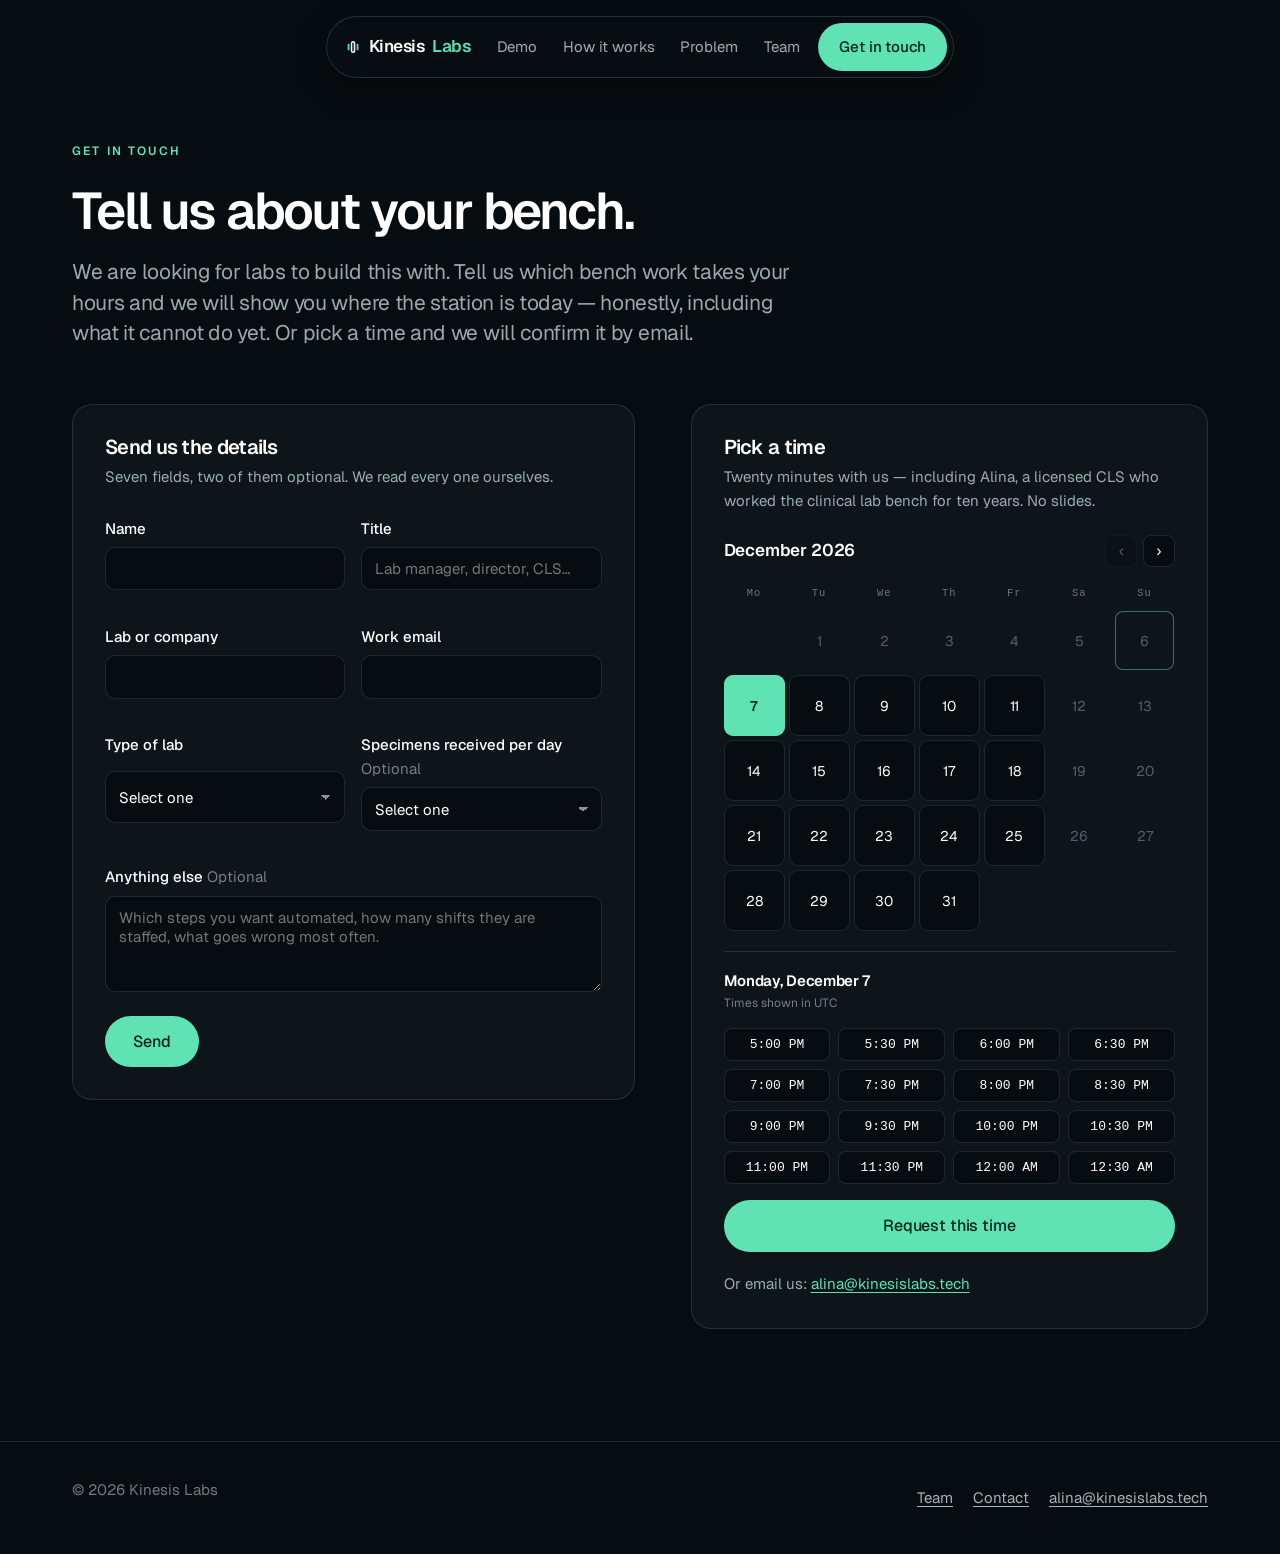
==== commit 7d9a9f69: "Touch-up: shorter How it works grid, fuller Earlier work, consistent nav, form copy Co-Authored-By: " ====
--- a/contact.html
+++ b/contact.html
@@ -27,7 +27,7 @@
 <meta name="twitter:image" content="https://kinesislabs.tech/assets/og-image.png">
 <link rel="apple-touch-icon" href="assets/icon-512.png">
 <link rel="stylesheet" href="https://fonts.googleapis.com/css2?family=Geist:wght@400;500;600;700&family=Inter:wght@400;500;600&display=swap">
-<link rel="stylesheet" href="assets/site.css?v=62">
+<link rel="stylesheet" href="assets/site.css?v=66">
 <script type="application/ld+json">
 {
   "@context": "https://schema.org",
@@ -53,8 +53,8 @@
   </a>
   <span class="nav-links">
     <a href="index.html#demo">Demo</a>
+    <a href="index.html#station">How it works</a>
     <a href="index.html#problem">Problem</a>
-    <a href="index.html#station">How it works</a>
     <a href="team.html">Team</a>
   </span>
   <a class="btn btn--mint" href="#form">Get in touch</a>
@@ -71,7 +71,7 @@
     <!-- form -->
     <section class="panel" id="form" aria-labelledby="form-h">
       <h2 id="form-h">Send us the details</h2>
-      <p class="sub">Six fields. We read every one of them ourselves.</p>
+      <p class="sub">Seven fields, two of them optional. We read every one ourselves.</p>
 
       <form id="contact-form" novalidate>
         <div class="fields">
--- a/assets/site.css
+++ b/assets/site.css
@@ -113,8 +113,8 @@
 /* short viewports: shrink the type before anything falls off the screen */
 @media (max-height:900px) and (min-width:1000px){
   .hero h1{font-size:clamp(2.25rem,1.2rem + 2.6vw,3.4rem)}
-  .hero .lead{font-size:1.0625rem;margin-top:1rem}
-  .hero-actions{margin-top:1.4rem}
+  .hero .lead{font-size:1.0625rem;margin-top:1.4rem}
+  .hero-actions{margin-top:1.6rem}
 }
 @media (max-width:999px){
   .hero-stage{padding-block:4.75rem 1.25rem}
@@ -181,8 +181,8 @@
 /* Earlier work: two 9:16 clips side by side; a swipeable row on phones, where two
    players next to each other would be too narrow to read the captions */
 .earlier{margin-top:clamp(3.5rem,2.5rem + 4vw,6rem)}
-.earlier-head{display:grid;gap:.25rem;margin-bottom:clamp(1.5rem,1.2rem + 1.2vw,2.25rem)}
-.earlier-head .label{margin:0}
+.earlier-head{margin-bottom:clamp(1.5rem,1.2rem + 1.2vw,2.25rem)}
+.earlier-head .label{margin:0 0 .9rem}
 .earlier-lead{margin:0;max-width:44rem;color:var(--muted);line-height:1.6}
 .earlier-row{display:grid;grid-template-columns:repeat(2,minmax(0,1fr));gap:clamp(.75rem,.5rem + 1vw,1.25rem);align-items:start;max-width:620px}
 /* laptop: the note on the left and the clips on the right, like the demo above */
@@ -224,8 +224,6 @@
 .step .n{display:inline-flex;align-items:center;justify-content:center;width:2rem;height:2rem;border-radius:var(--pill);margin-bottom:1.1rem;background:rgba(95,227,180,.1);border:1px solid rgba(95,227,180,.3);color:var(--mint);font-family:var(--mono);font-size:.8125rem;font-weight:600}
 .step h3{margin-bottom:.55rem}
 .step p{margin:0;font-size:var(--t-sm);line-height:1.6;color:var(--muted-d)}
-.notes{margin-top:clamp(2rem,1.6rem + 1.6vw,3rem);display:grid;gap:1rem;max-width:52rem}
-.notes p{margin:0;font-size:var(--t-sm);color:rgba(214,236,240,.62);padding-left:1rem;border-left:1px solid var(--line-d)}
 
 /* Physical AI */
 .feat h3{margin-bottom:.5rem}
@@ -359,23 +357,26 @@
 /* step count beside the workflow group labels */
 .label .count{display:inline-block;white-space:nowrap;margin-left:.6rem;padding:.2rem .55rem;border-radius:var(--pill);border:1px solid rgba(95,227,180,.3);color:rgba(214,236,240,.6);letter-spacing:.1em}
 
-/* Bench demo on the ink ground */
-.dark .demo-list{background:var(--line-d);border-color:var(--line-d)}
-.dark .demo-list li{background:var(--panel)}
-.dark .demo-list b{color:#fff}
-.dark .demo-list span{color:var(--muted-d)}
-.dark .demo-video video{border-color:var(--line-d);box-shadow:0 30px 60px -36px rgba(0,0,0,.9)}
-.dark .demo-video figcaption{color:var(--muted-d)}
-
-/* How it works: every step in three groups -- before, at and after the analyzer */
-.how .head{margin-bottom:clamp(1.75rem,1.4rem + 1.6vw,2.75rem)}
-.flow{display:grid;gap:clamp(1.5rem,1rem + 2vw,2.5rem);grid-template-columns:1fr}
-@media (min-width:900px){.flow{grid-template-columns:minmax(0,1.5fr) minmax(0,1fr) minmax(0,1.2fr);align-items:start}}
-.flow-k{margin:0 0 .9rem;padding-bottom:.6rem;border-bottom:1px solid var(--line-d);font-size:var(--t-xs);font-weight:600;letter-spacing:.16em;text-transform:uppercase;color:var(--mint)}
-.flow-list{list-style:none;margin:0;padding:0;display:grid;gap:1rem}
-.flow-list li{display:grid;grid-template-columns:1.9rem minmax(0,1fr);column-gap:.8rem;align-items:baseline}
-.flow-n{grid-row:span 2;align-self:start;display:inline-flex;align-items:center;justify-content:center;width:1.9rem;height:1.9rem;border-radius:var(--pill);border:1px solid var(--line-d);background:var(--panel);color:var(--muted-d);font-size:.75rem;font-weight:600}
-.flow-hub .flow-n{border-radius:8px;font-size:.6rem;color:var(--mint);background:rgba(95,227,180,.1);border-color:rgba(95,227,180,.4)}
-.flow-list b{color:#fff;font-size:var(--t-sm);font-weight:600}
-.flow-list span:not(.flow-n){grid-column:2;font-size:var(--t-sm);line-height:1.5;color:var(--muted-d)}
-.how .notes{margin-top:clamp(2rem,1.6rem + 1.6vw,3rem)}
+/* How it works: the nine steps as one compact grid, the analyzer a band across the middle */
+.how .head{margin-bottom:clamp(1.5rem,1.2rem + 1.4vw,2.25rem)}
+.flow-k{margin:0 0 .75rem;font-size:var(--t-xs);font-weight:600;letter-spacing:.16em;text-transform:uppercase;color:var(--mint)}
+.flow-grid{list-style:none;margin:0;padding:0;display:grid;grid-template-columns:repeat(3,minmax(0,1fr));gap:1rem clamp(1rem,.8rem + 1.2vw,2rem)}
+@media (max-width:559px){.flow-grid{grid-template-columns:repeat(2,minmax(0,1fr));gap:.9rem 1rem}}
+.flow-grid li{display:grid;gap:.15rem;align-content:start;padding-top:.7rem;border-top:1px solid var(--line-d)}
+.flow-n{font-family:var(--mono);font-size:.6875rem;letter-spacing:.06em;color:var(--mint)}
+.flow-grid b{color:#fff;font-weight:600;font-size:var(--t-sm)}
+.flow-grid span:not(.flow-n){font-size:var(--t-sm);line-height:1.45;color:var(--muted-d)}
+.flow-hub{
+  display:flex;flex-wrap:wrap;align-items:baseline;gap:.3rem .9rem;margin:clamp(1.25rem,1rem + 1vw,1.75rem) 0;
+  padding:.75rem 1.1rem;border:1px solid rgba(95,227,180,.35);border-radius:var(--r);background:rgba(95,227,180,.06);
+  font-size:var(--t-sm);color:var(--muted-d)
+}
+.flow-hub-k{font-size:var(--t-xs);font-weight:600;letter-spacing:.16em;text-transform:uppercase;color:var(--mint)}
+.flow-note{margin:clamp(1.5rem,1.2rem + 1vw,2rem) 0 0;max-width:52rem;font-size:var(--t-sm);line-height:1.55;color:rgba(214,236,240,.62)}
+
+/* Earlier work: heading and the three things that carried over */
+.earlier-h{margin:0 0 .9rem;font-size:clamp(1.4rem,1.1rem + 1vw,1.9rem);letter-spacing:-.03em;line-height:1.15}
+.earlier-points{list-style:none;margin:1.5rem 0 0;padding:0;display:grid;gap:1rem}
+.earlier-points li{display:grid;gap:.2rem;padding-left:1rem;border-left:2px solid rgba(14,110,85,.35)}
+.earlier-points b{font-weight:600;font-size:var(--t-sm)}
+.earlier-points span{font-size:var(--t-sm);line-height:1.55;color:var(--muted)}
